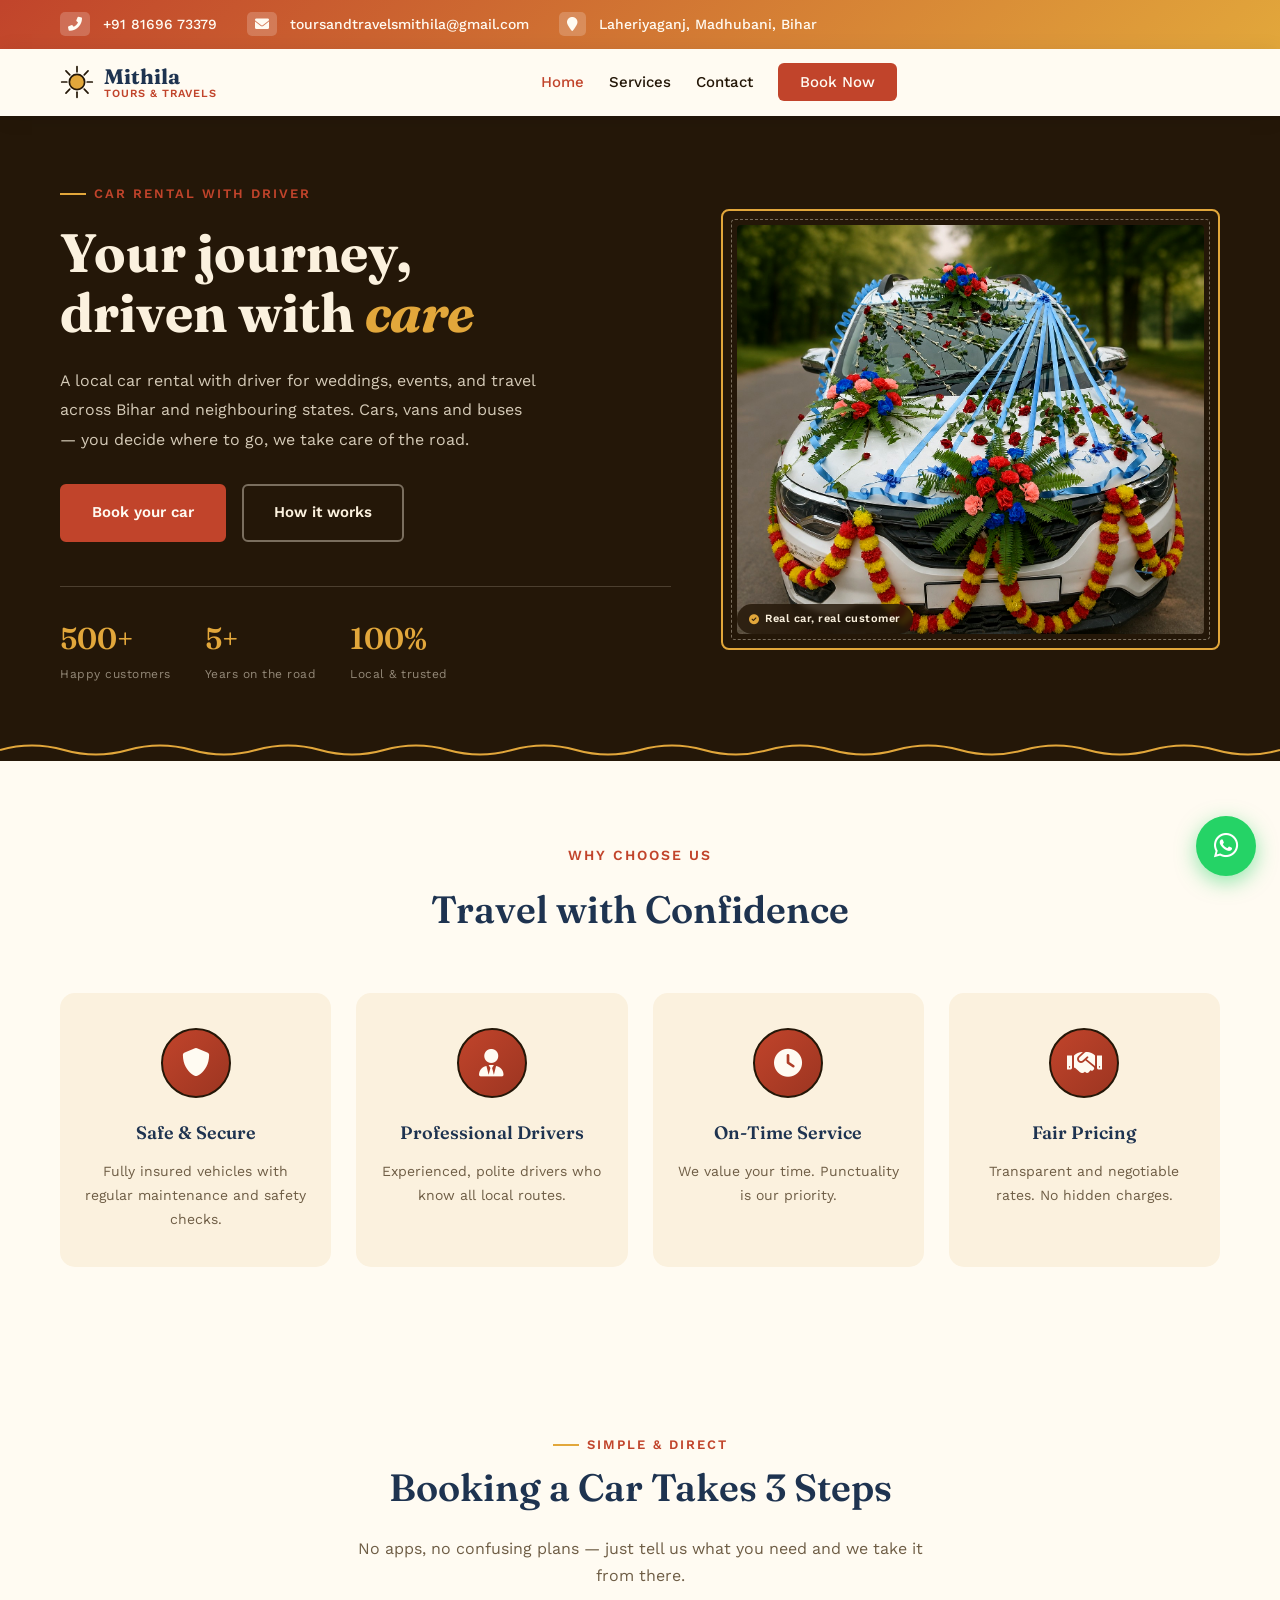
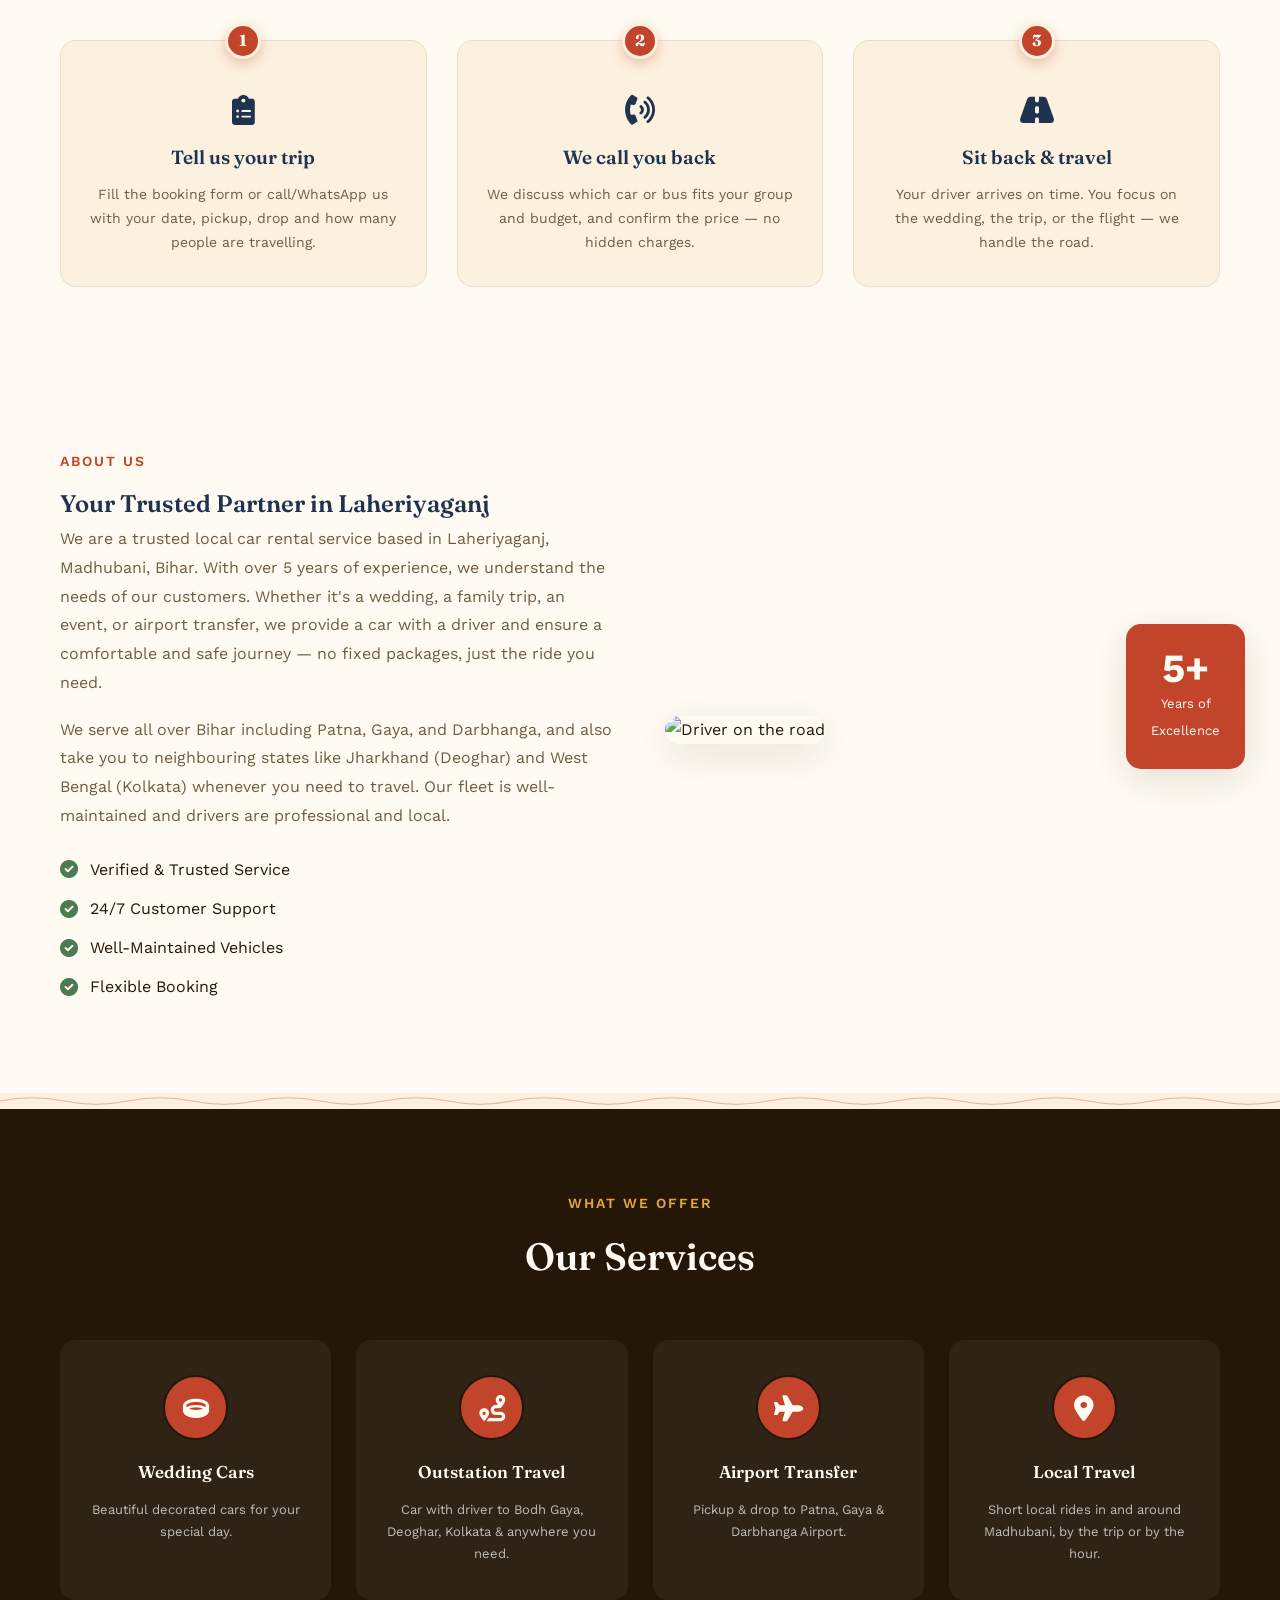
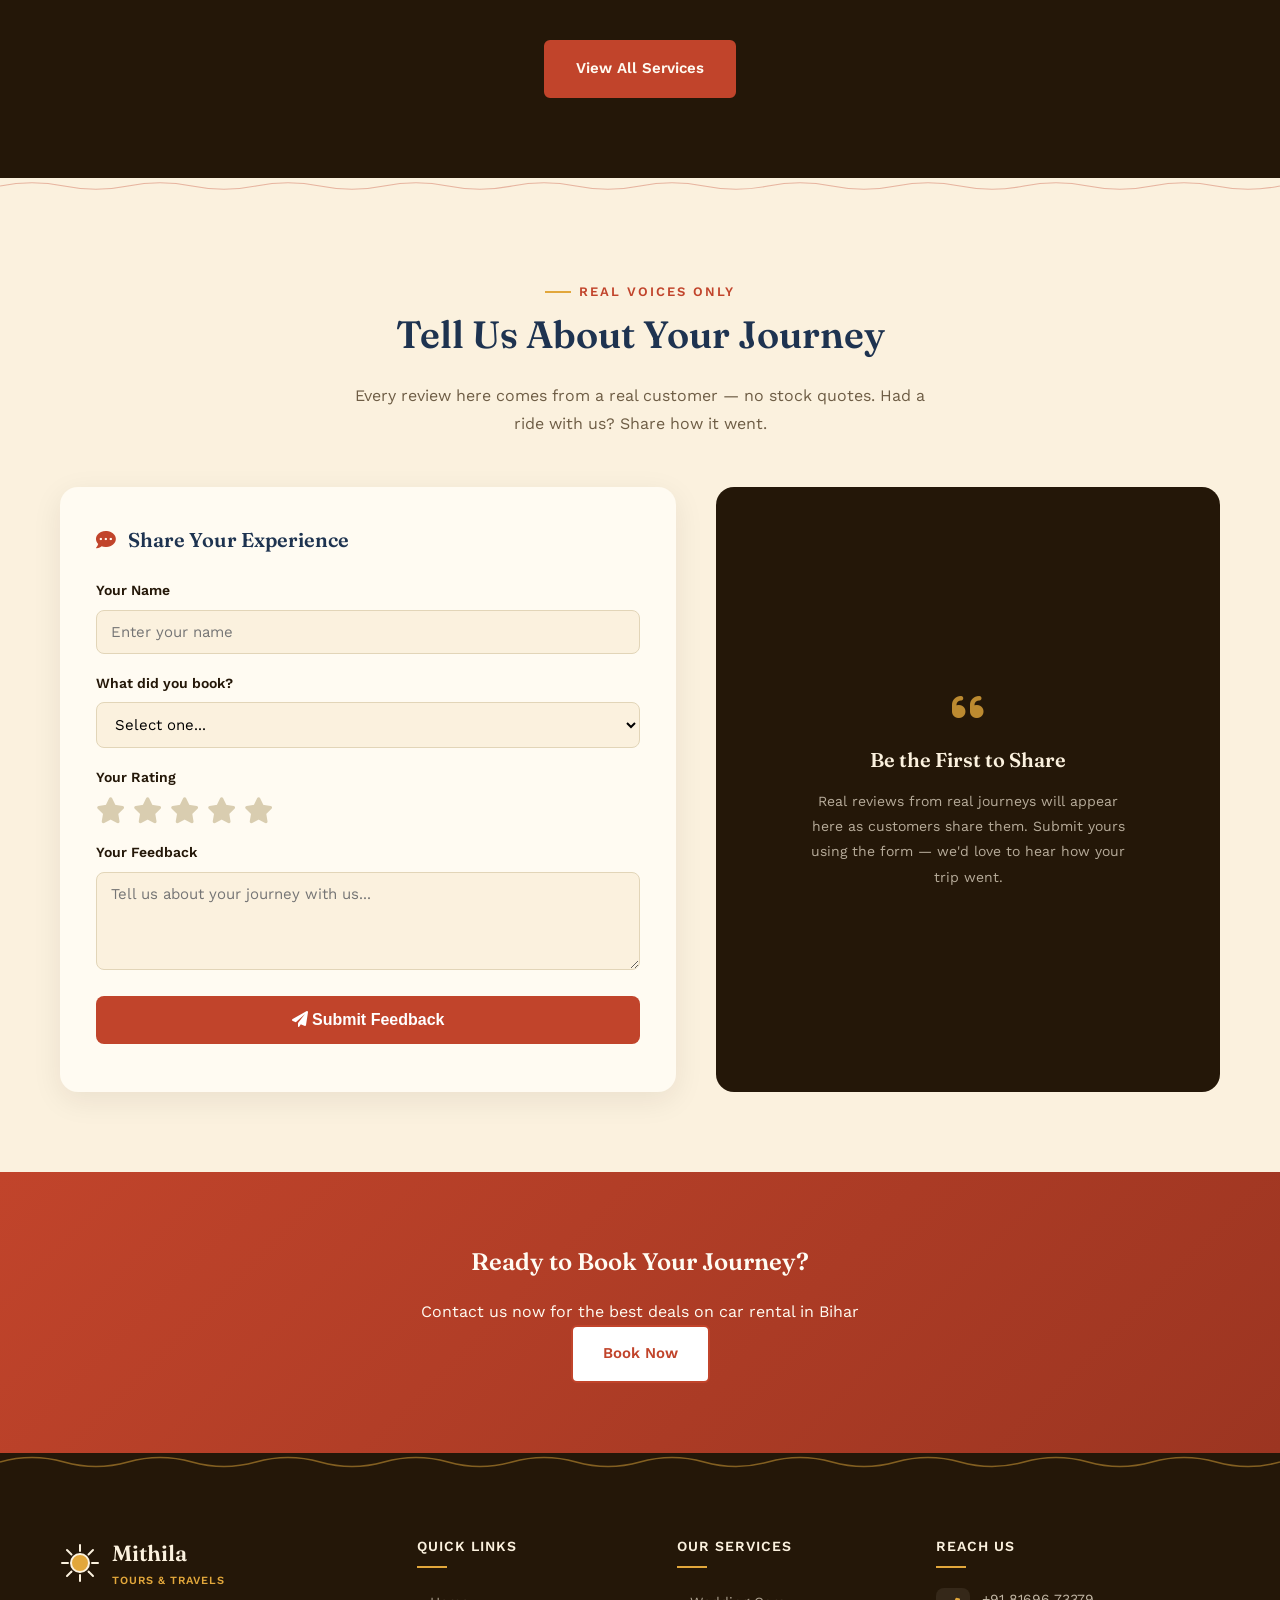
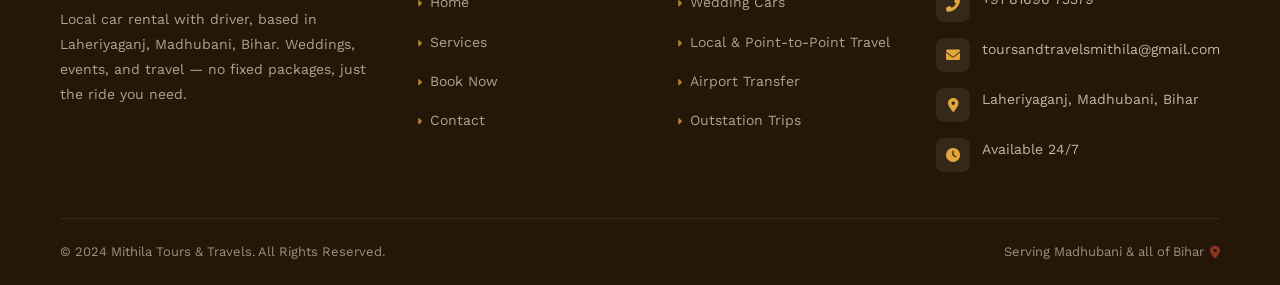
==== index.html @ 0a7dcaf5 "Add files via upload" ====
<!DOCTYPE html>
<html lang="en">
<head>
    <meta charset="UTF-8">
    <meta name="viewport" content="width=device-width, initial-scale=1.0">
    <title>Bihar Premium Car Booking | Laheriyaganj, Madhubani</title>
    <link rel="stylesheet" href="style.css">
    <link rel="stylesheet" href="https://cdnjs.cloudflare.com/ajax/libs/font-awesome/6.0.0/css/all.min.css">
    <link href="https://fonts.googleapis.com/css2?family=Fraunces:opsz,wght@9..144,400;9..144,500;9..144,600;9..144,700;9..144,800&family=Work+Sans:wght@300;400;500;600;700&display=swap" rel="stylesheet">
</head>
<body>

    <!-- Top Bar -->
    <div class="top-bar">
        <div class="container">
            <div class="top-contact">
                <span><i class="fas fa-phone-alt"></i> +91 81696 73379</span>
		<span><i class="fas fa-envelope"></i> toursandtravelsmithila@gmail.com</span>
                <span><i class="fas fa-map-marker"></i> Laheriyaganj, Madhubani, Bihar</span>
            </div>
        </div>
    </div>

    <!-- Navigation -->
    <nav class="navbar">
        <div class="container">
            <div class="logo">
                <div class="logo-mark" aria-hidden="true">
                    <svg viewBox="0 0 40 40" xmlns="http://www.w3.org/2000/svg">
                        <circle cx="20" cy="20" r="9" fill="#E2A73B"/>
                        <g stroke="#241708" stroke-width="2" stroke-linecap="round">
                            <line x1="20" y1="2" x2="20" y2="8"/>
                            <line x1="20" y1="32" x2="20" y2="38"/>
                            <line x1="2" y1="20" x2="8" y2="20"/>
                            <line x1="32" y1="20" x2="38" y2="20"/>
                            <line x1="7" y1="7" x2="11.5" y2="11.5"/>
                            <line x1="28.5" y1="28.5" x2="33" y2="33"/>
                            <line x1="33" y1="7" x2="28.5" y2="11.5"/>
                            <line x1="11.5" y1="28.5" x2="7" y2="33"/>
                        </g>
                        <circle cx="20" cy="20" r="9" fill="none" stroke="#241708" stroke-width="2"/>
                    </svg>
                </div>
                <h1>Mithila<span>Tours &amp; Travels</span></h1>
            </div>
            <ul class="nav-links">
                <li><a href="index.html" class="active">Home</a></li>
                <li><a href="services.html">Services</a></li>
                <li><a href="contact.html">Contact</a></li>
                <li><a href="booking.html" class="btn-nav">Book Now</a></li>
            </ul>
            <div class="hamburger"><i class="fas fa-bars"></i></div>
            <div class="nav-overlay"></div>
        </div>
    </nav>

    <!-- Hero Section -->
    <section class="hero-mithila">
        <div class="container">
            <div class="hero-mithila-copy">
                <span class="folk-eyebrow">Car Rental with Driver</span>
                <h1 class="hero-title">Your journey,<br>driven with <em>care</em></h1>
                <p class="hero-desc">A local car rental with driver for weddings, events, and travel across Bihar and neighbouring states. Cars, vans and buses — you decide where to go, we take care of the road.</p>
                <div class="hero-mithila-buttons">
                    <a href="booking.html" class="btn-primary">Book your car</a>
                    <a href="#how-it-works" class="btn-secondary">How it works</a>
                </div>
                <div class="hero-mithila-stats">
                    <div class="stat-item">
                        <h3>500+</h3>
                        <p>Happy customers</p>
                    </div>
                    <div class="stat-item">
                        <h3>5+</h3>
                        <p>Years on the road</p>
                    </div>
                    <div class="stat-item">
                        <h3>100%</h3>
                        <p>Local & trusted</p>
                    </div>
                </div>
            </div>
            <div class="hero-art">
                <div class="hero-art-frame real-photo-frame">
                    <img src="wedding-car-1.jpg" alt="Our decorated wedding car">
                    <span class="real-photo-badge"><i class="fas fa-check-circle"></i> Real car, real customer</span>
                </div>
            </div>
        </div>
        <div class="hero-bottom-band">
            <svg class="ink-divider" viewBox="0 0 1200 22" preserveAspectRatio="none" xmlns="http://www.w3.org/2000/svg">
                <path d="M0,11 Q30,2 60,11 T120,11 T180,11 T240,11 T300,11 T360,11 T420,11 T480,11 T540,11 T600,11 T660,11 T720,11 T780,11 T840,11 T900,11 T960,11 T1020,11 T1080,11 T1140,11 T1200,11" fill="none" stroke="#E2A73B" stroke-width="2"/>
            </svg>
        </div>
    </section>

    <!-- Why Choose Us -->
    <section class="why-choose-us">
        <div class="container">
            <div class="section-header">
                <span class="subtitle">Why Choose Us</span>
                <h2>Travel with Confidence</h2>
            </div>
            <div class="features-grid">
                <div class="feature-card">
                    <div class="feature-icon"><i class="fas fa-shield-alt"></i></div>
                    <h3>Safe & Secure</h3>
                    <p>Fully insured vehicles with regular maintenance and safety checks.</p>
                </div>
                <div class="feature-card">
                    <div class="feature-icon"><i class="fas fa-user-tie"></i></div>
                    <h3>Professional Drivers</h3>
                    <p>Experienced, polite drivers who know all local routes.</p>
                </div>
                <div class="feature-card">
                    <div class="feature-icon"><i class="fas fa-clock"></i></div>
                    <h3>On-Time Service</h3>
                    <p>We value your time. Punctuality is our priority.</p>
                </div>
                <div class="feature-card">
                    <div class="feature-icon"><i class="fas fa-handshake"></i></div>
                    <h3>Fair Pricing</h3>
                    <p>Transparent and negotiable rates. No hidden charges.</p>
                </div>
            </div>
        </div>
    </section>

    <!-- Our Fleet -->
    <section id="how-it-works" class="how-it-works">
        <div class="container">
            <div class="section-header">
                <span class="folk-eyebrow" style="justify-content:center;">Simple &amp; Direct</span>
                <h2>Booking a Car Takes 3 Steps</h2>
                <p>No apps, no confusing plans — just tell us what you need and we take it from there.</p>
            </div>
            <div class="how-grid">
                <div class="how-card">
                    <div class="how-number">1</div>
                    <i class="fas fa-clipboard-list how-icon"></i>
                    <h3>Tell us your trip</h3>
                    <p>Fill the booking form or call/WhatsApp us with your date, pickup, drop and how many people are travelling.</p>
                </div>
                <div class="how-card">
                    <div class="how-number">2</div>
                    <i class="fas fa-phone-volume how-icon"></i>
                    <h3>We call you back</h3>
                    <p>We discuss which car or bus fits your group and budget, and confirm the price — no hidden charges.</p>
                </div>
                <div class="how-card">
                    <div class="how-number">3</div>
                    <i class="fas fa-road how-icon"></i>
                    <h3>Sit back & travel</h3>
                    <p>Your driver arrives on time. You focus on the wedding, the trip, or the flight — we handle the road.</p>
                </div>
            </div>
        </div>
    </section>

    <!-- About Section -->
    <section class="about-section">
        <div class="container">
            <div class="about-content">
                <div class="about-text">
                    <span class="subtitle">About Us</span>
                    <h2>Your Trusted Partner in Laheriyaganj</h2>
                    <p>We are a trusted local car rental service based in Laheriyaganj, Madhubani, Bihar. With over 5 years of experience, we understand the needs of our customers. Whether it's a wedding, a family trip, an event, or airport transfer, we provide a car with a driver and ensure a comfortable and safe journey — no fixed packages, just the ride you need.</p>
                    <p>We serve all over Bihar including Patna, Gaya, and Darbhanga, and also take you to neighbouring states like Jharkhand (Deoghar) and West Bengal (Kolkata) whenever you need to travel. Our fleet is well-maintained and drivers are professional and local.</p>
                    <div class="about-points">
                        <div class="point"><i class="fas fa-check-circle"></i><span>Verified & Trusted Service</span></div>
                        <div class="point"><i class="fas fa-check-circle"></i><span>24/7 Customer Support</span></div>
                        <div class="point"><i class="fas fa-check-circle"></i><span>Well-Maintained Vehicles</span></div>
                        <div class="point"><i class="fas fa-check-circle"></i><span>Flexible Booking</span></div>
                    </div>
                </div>
                <div class="about-image">
                    <img src="https://images.unsplash.com/photo-1642167177659-4ae9ff6eaec3?w=500" alt="Driver on the road">
                    <div class="experience-badge">
                        <span class="exp-number">5+</span>
                        <span class="exp-text">Years of<br>Excellence</span>
                    </div>
                </div>
            </div>
        </div>
    </section>

    <!-- Services Preview -->
    <svg viewBox="0 0 1200 22" preserveAspectRatio="none" xmlns="http://www.w3.org/2000/svg" style="display:block;width:100%;height:16px;">
        <path d="M0,11 Q30,2 60,11 T120,11 T180,11 T240,11 T300,11 T360,11 T420,11 T480,11 T540,11 T600,11 T660,11 T720,11 T780,11 T840,11 T900,11 T960,11 T1020,11 T1080,11 T1140,11 T1200,11" fill="none" stroke="#C1442B" stroke-width="1.5" opacity="0.35"/>
    </svg>

    <section class="services-preview">
        <div class="container">
            <div class="section-header">
                <span class="subtitle">What We Offer</span>
                <h2>Our Services</h2>
            </div>
            <div class="services-grid">
                <div class="service-card">
                    <div class="service-icon"><i class="fas fa-ring"></i></div>
                    <h3>Wedding Cars</h3>
                    <p>Beautiful decorated cars for your special day.</p>
                </div>
                <div class="service-card">
                    <div class="service-icon"><i class="fas fa-route"></i></div>
                    <h3>Outstation Travel</h3>
                    <p>Car with driver to Bodh Gaya, Deoghar, Kolkata & anywhere you need.</p>
                </div>
                <div class="service-card">
                    <div class="service-icon"><i class="fas fa-plane"></i></div>
                    <h3>Airport Transfer</h3>
                    <p>Pickup & drop to Patna, Gaya & Darbhanga Airport.</p>
                </div>
                <div class="service-card">
                    <div class="service-icon"><i class="fas fa-map-marker-alt"></i></div>
                    <h3>Local Travel</h3>
                    <p>Short local rides in and around Madhubani, by the trip or by the hour.</p>
                </div>
            </div>
            <div class="services-cta">
                <a href="services.html" class="btn-primary">View All Services</a>
            </div>
        </div>
    </section>

    <!-- Testimonials -->
    <svg viewBox="0 0 1200 22" preserveAspectRatio="none" xmlns="http://www.w3.org/2000/svg" style="display:block;width:100%;height:16px;">
        <path d="M0,11 Q30,2 60,11 T120,11 T180,11 T240,11 T300,11 T360,11 T420,11 T480,11 T540,11 T600,11 T660,11 T720,11 T780,11 T840,11 T900,11 T960,11 T1020,11 T1080,11 T1140,11 T1200,11" fill="none" stroke="#C1442B" stroke-width="1.5" opacity="0.35"/>
    </svg>

    <section class="feedback-section">
        <div class="container">
            <div class="section-header">
                <span class="folk-eyebrow" style="justify-content:center;">Real Voices Only</span>
                <h2>Tell Us About Your Journey</h2>
                <p>Every review here comes from a real customer — no stock quotes. Had a ride with us? Share how it went.</p>
            </div>

            <div class="feedback-grid">
                <div class="feedback-form-card">
                    <h3><i class="fas fa-comment-dots"></i> Share Your Experience</h3>
                    <form id="feedbackForm" action="https://formspree.io/f/mzepwvoe" method="POST">
                        <input type="hidden" name="_subject" value="New Customer Feedback — Website">
                        <div class="form-group">
                            <label>Your Name</label>
                            <input type="text" name="name" required placeholder="Enter your name">
                        </div>
                        <div class="form-group">
                            <label>What did you book?</label>
                            <select name="trip_type" required>
                                <option value="" disabled selected>Select one...</option>
                                <option value="Wedding">Wedding</option>
                                <option value="Travel / Outstation">Travel / Outstation</option>
                                <option value="Airport Transfer">Airport Transfer</option>
                                <option value="Other">Other</option>
                            </select>
                        </div>
                        <div class="form-group">
                            <label>Your Rating</label>
                            <div class="star-rating" id="starRating">
                                <input type="hidden" name="rating" id="ratingInput" required>
                                <i class="fas fa-star star" data-value="1"></i>
                                <i class="fas fa-star star" data-value="2"></i>
                                <i class="fas fa-star star" data-value="3"></i>
                                <i class="fas fa-star star" data-value="4"></i>
                                <i class="fas fa-star star" data-value="5"></i>
                            </div>
                        </div>
                        <div class="form-group">
                            <label>Your Feedback</label>
                            <textarea name="message" rows="4" required placeholder="Tell us about your journey with us..."></textarea>
                        </div>
                        <button type="submit" class="btn-submit-feedback">
                            <i class="fas fa-paper-plane"></i> Submit Feedback
                        </button>
                        <p id="feedbackStatus" style="margin-top:12px;font-size:13px;"></p>
                    </form>
                </div>

                <div class="feedback-display">
                    <div class="feedback-empty-state">
                        <i class="fas fa-quote-left"></i>
                        <h4>Be the First to Share</h4>
                        <p>Real reviews from real journeys will appear here as customers share them. Submit yours using the form — we'd love to hear how your trip went.</p>
                    </div>
                </div>
            </div>
        </div>
    </section>

    <!-- CTA Section -->
    <section class="cta-section">
        <div class="container">
            <h2>Ready to Book Your Journey?</h2>
            <p>Contact us now for the best deals on car rental in Bihar</p>
            <a href="booking.html" class="btn-primary" style="background:white;color:#C1442B;">Book Now</a>
        </div>
    </section>

    <!-- Footer -->
    <footer class="site-footer">
        <svg class="footer-top-wave" viewBox="0 0 1200 18" preserveAspectRatio="none" xmlns="http://www.w3.org/2000/svg">
            <path d="M0,9 Q30,0 60,9 T120,9 T180,9 T240,9 T300,9 T360,9 T420,9 T480,9 T540,9 T600,9 T660,9 T720,9 T780,9 T840,9 T900,9 T960,9 T1020,9 T1080,9 T1140,9 T1200,9" fill="none" stroke="#E2A73B" stroke-width="1.5" opacity="0.5"/>
        </svg>
        <div class="container">
            <div class="footer-main">
                <div class="footer-brand-col">
                    <div class="footer-brand">
                        <div class="logo-mark" aria-hidden="true">
                            <svg viewBox="0 0 40 40" xmlns="http://www.w3.org/2000/svg">
                                <circle cx="20" cy="20" r="9" fill="#E2A73B"/>
                                <g stroke="#FBF1DE" stroke-width="2" stroke-linecap="round">
                                    <line x1="20" y1="2" x2="20" y2="8"/>
                                    <line x1="20" y1="32" x2="20" y2="38"/>
                                    <line x1="2" y1="20" x2="8" y2="20"/>
                                    <line x1="32" y1="20" x2="38" y2="20"/>
                                    <line x1="7" y1="7" x2="11.5" y2="11.5"/>
                                    <line x1="28.5" y1="28.5" x2="33" y2="33"/>
                                    <line x1="33" y1="7" x2="28.5" y2="11.5"/>
                                    <line x1="11.5" y1="28.5" x2="7" y2="33"/>
                                </g>
                                <circle cx="20" cy="20" r="9" fill="none" stroke="#FBF1DE" stroke-width="2"/>
                            </svg>
                        </div>
                        <h3>Mithila<span>Tours &amp; Travels</span></h3>
                    </div>
                    <p class="footer-about-text">Local car rental with driver, based in Laheriyaganj, Madhubani, Bihar. Weddings, events, and travel — no fixed packages, just the ride you need.</p>
                </div>

                <div class="footer-links-col">
                    <h4>Quick Links</h4>
                    <ul class="footer-links">
                        <li><a href="index.html"><i class="fas fa-caret-right"></i> Home</a></li>
                        <li><a href="services.html"><i class="fas fa-caret-right"></i> Services</a></li>
                        <li><a href="booking.html"><i class="fas fa-caret-right"></i> Book Now</a></li>
                        <li><a href="contact.html"><i class="fas fa-caret-right"></i> Contact</a></li>
                    </ul>
                </div>

                <div class="footer-links-col">
                    <h4>Our Services</h4>
                    <ul class="footer-links">
                        <li><a href="services.html"><i class="fas fa-caret-right"></i> Wedding Cars</a></li>
                        <li><a href="services.html"><i class="fas fa-caret-right"></i> Local & Point-to-Point Travel</a></li>
                        <li><a href="services.html"><i class="fas fa-caret-right"></i> Airport Transfer</a></li>
                        <li><a href="services.html"><i class="fas fa-caret-right"></i> Outstation Trips</a></li>
                    </ul>
                </div>

                <div class="footer-contact-col">
                    <h4>Reach Us</h4>
                    <div class="footer-contact-item">
                        <i class="fas fa-phone-alt"></i>
                        <div><a href="tel:+918169673379">+91 81696 73379</a></div>
                    </div>
                    <div class="footer-contact-item">
                        <i class="fas fa-envelope"></i>
                        <div><a href="mailto:toursandtravelsmithila@gmail.com">toursandtravelsmithila@gmail.com</a></div>
                    </div>
                    <div class="footer-contact-item">
                        <i class="fas fa-map-marker-alt"></i>
                        <div>Laheriyaganj, Madhubani, Bihar</div>
                    </div>
                    <div class="footer-contact-item">
                        <i class="fas fa-clock"></i>
                        <div>Available 24/7</div>
                    </div>
                </div>
            </div>

            <div class="footer-bottom">
                <p>&copy; 2024 Mithila Tours &amp; Travels. All Rights Reserved.</p>
                <p class="made-with">Serving Madhubani &amp; all of Bihar <i class="fas fa-map-marker-alt"></i></p>
            </div>
        </div>
    </footer>


    <!-- Floating WhatsApp -->
    <a href="https://wa.me/918169673379?text=Hi%2C%20I%20want%20to%20book%20a%20car" target="_blank" class="whatsapp-float" aria-label="Chat on WhatsApp"><i class="fab fa-whatsapp"></i></a>
    <!-- Scroll to top -->
    <button class="scroll-top" id="scrollTopBtn" aria-label="Scroll to top"><i class="fas fa-arrow-up"></i></button>

    <script>
        // Mobile nav toggle (shared)
        (function(){
            var ham = document.querySelector('.hamburger');
            var nav = document.querySelector('.nav-links');
            var overlay = document.querySelector('.nav-overlay');
            if(ham && nav){
                ham.addEventListener('click', function(){
                    nav.classList.toggle('active');
                    if(overlay) overlay.classList.toggle('active');
                });
            }
            if(overlay){
                overlay.addEventListener('click', function(){
                    nav.classList.remove('active');
                    overlay.classList.remove('active');
                });
            }
            document.querySelectorAll('.nav-links a').forEach(function(a){
                a.addEventListener('click', function(){
                    nav.classList.remove('active');
                    if(overlay) overlay.classList.remove('active');
                });
            });
        })();

        // Scroll to top button
        (function(){
            var btn = document.getElementById('scrollTopBtn');
            window.addEventListener('scroll', function(){
                if(window.scrollY > 400){ btn.classList.add('show'); } else { btn.classList.remove('show'); }
            });
            btn.addEventListener('click', function(){ window.scrollTo({top:0, behavior:'smooth'}); });
        })();

        // Star rating + feedback form
        (function(){
            const form = document.getElementById('feedbackForm');
            if (!form) return;
            const stars = document.querySelectorAll('#starRating .star');
            const ratingInput = document.getElementById('ratingInput');
            stars.forEach(function(star){
                star.addEventListener('click', function(){
                    const val = parseInt(this.getAttribute('data-value'));
                    ratingInput.value = val;
                    stars.forEach(function(s){
                        s.classList.toggle('active', parseInt(s.getAttribute('data-value')) <= val);
                    });
                });
            });

            form.addEventListener('submit', function(e){
                e.preventDefault();
                if (!ratingInput.value) {
                    document.getElementById('feedbackStatus').innerHTML = '<span style="color:#b91c1c;">Please select a star rating.</span>';
                    return;
                }
                const btn = form.querySelector('.btn-submit-feedback');
                const original = btn.innerHTML;
                btn.innerHTML = '<i class="fas fa-spinner fa-spin"></i> Sending...';
                btn.disabled = true;
                fetch(form.action, {
                    method: 'POST',
                    body: new FormData(form),
                    headers: { 'Accept': 'application/json' }
                }).then(function(res){
                    if (res.ok) {
                        document.getElementById('feedbackStatus').innerHTML = '<span style="color:green;">Thank you! Your feedback has been sent.</span>';
                        form.reset();
                        stars.forEach(function(s){ s.classList.remove('active'); });
                    } else {
                        throw new Error('failed');
                    }
                }).catch(function(){
                    document.getElementById('feedbackStatus').innerHTML = '<span style="color:#b91c1c;">Something went wrong. Please try again or call us.</span>';
                }).finally(function(){
                    btn.innerHTML = original;
                    btn.disabled = false;
                });
            });
        })();

        // Reveal-on-scroll animation
        (function(){
            var items = document.querySelectorAll('.feature-card, .fleet-card, .service-card, .faq-item, .service-detail-grid, .contact-form, .contact-info-card, .feedback-form-card, .feedback-empty-state');
            items.forEach(function(el){ el.classList.add('reveal'); });
            var obs = new IntersectionObserver(function(entries){
                entries.forEach(function(entry){
                    if(entry.isIntersecting){ entry.target.classList.add('in-view'); obs.unobserve(entry.target); }
                });
            }, {threshold: 0.15});
            items.forEach(function(el){ obs.observe(el); });
        })();
    </script>
</body>
</html>
---- style.css ----
/* ============================================
   BIHAR PREMIUM CAR BOOKING - COMPLETE CSS
   ============================================ */

:root {
    --primary-color: #C1442B;
    --primary-dark: #9C3521;
    --secondary-color: #1E3350;
    --dark-color: #241708;
    --white: #FFFBF2;
    --light-bg: #FBF1DE;
    --gray: #6E5D45;
    --success: #4C7A52;
    --turmeric: #E2A73B;
    --ink: #241708;
    --paper: #FBF1DE;
    --shadow: 0 10px 40px rgba(36,23,8,0.12);
    --transition: all 0.3s ease;
}

* {
    margin: 0;
    padding: 0;
    box-sizing: border-box;
}

html {
    scroll-behavior: smooth;
}

body {
    font-family: 'Work Sans', sans-serif;
    line-height: 1.7;
    color: var(--ink);
    background: var(--light-bg);
    overflow-x: hidden;
}

.container {
    max-width: 1200px;
    margin: 0 auto;
    padding: 0 20px;
}

a {
    text-decoration: none;
    color: inherit;
}

ul {
    list-style: none;
}

img {
    max-width: 100%;
    height: auto;
}

/* ===== TYPOGRAPHY ===== */
h1, h2, h3, h4 {
    font-family: 'Fraunces', serif;
    font-weight: 600;
    color: var(--secondary-color);

}

.subtitle {
    display: inline-block;
    font-size: 14px;
    font-weight: 600;
    color: var(--primary-color);
    text-transform: uppercase;
    letter-spacing: 2px;
    margin-bottom: 10px;
}

.section-header {
    text-align: center;
    margin-bottom: 50px;
}

.section-header h2 {
    font-size: 38px;
    margin-bottom: 15px;
}

.section-header p {
    max-width: 600px;
    margin: 0 auto;
    color: var(--gray);
}

/* ===== TOP BAR - BRIGHT DESIGN ===== */
.top-bar {
    background: linear-gradient(135deg, #C1442B 0%, #E2A73B 100%);
    color: var(--white);
    padding: 12px 0;
    font-size: 14px;
    box-shadow: 0 2px 10px rgba(230, 126, 34, 0.3);
}

.top-bar .container {
    display: flex;
    justify-content: space-between;
    align-items: center;
}

.top-contact span {
    margin-right: 25px;
    font-weight: 500;
}

.top-contact i {
    margin-right: 8px;
    background: rgba(255,255,255,0.2);
    padding: 5px 8px;
    border-radius: 5px;
}

.top-social a {
    display: inline-block;
    width: 32px;
    height: 32px;
    background: rgba(255,255,255,0.2);
    text-align: center;
    line-height: 32px;
    border-radius: 50%;
    margin-left: 8px;
    transition: var(--transition);
}

.top-social a:hover {
    background: var(--white);
    color: var(--primary-color);
}

/* ===== NAVIGATION ===== */
.navbar {
    background: var(--white);
    box-shadow: 0 2px 20px rgba(0,0,0,0.08);
    position: relative;
    z-index: 1000;
    padding: 15px 0;
}

.navbar .container {
    display: flex;
    justify-content: space-between;
    align-items: center;
}

.logo {
    display: flex;
    align-items: center;
    gap: 10px;
}

.logo-mark { width: 34px; height: 34px; flex-shrink: 0; }
.logo-mark svg { width: 100%; height: 100%; display: block; }

.logo h1 {
    font-family: 'Fraunces', serif;
    font-size: 21px;
    color: var(--secondary-color);
    font-weight: 700;
    line-height: 1.15;
    display: flex;
    flex-direction: column;
}

.logo span {
    font-family: 'Work Sans', sans-serif;
    color: var(--primary-color);
    font-size: 11px;
    font-weight: 600;
    letter-spacing: 1px;
    text-transform: uppercase;
}

.logo i {
    color: var(--primary-color);
    margin-right: 5px;
}

.nav-links {
    display: flex;
    align-items: center;
    gap: 25px;
}

.nav-links a {
    font-weight: 500;
    font-size: 15px;
    transition: var(--transition);
    position: relative;
}

.nav-links a:hover, .nav-links a.active {
    color: var(--primary-color);
}

.btn-nav {
    background: var(--primary-color);
    color: var(--white);
    padding: 10px 22px;
    border-radius: 25px;
    font-weight: 600;
    font-size: 14px;
}

.btn-nav:hover {
    background: var(--primary-dark);
    transform: translateY(-2px);
    color: var(--white);
}

.hamburger {
    display: none;
    font-size: 24px;
    cursor: pointer;
}

/* ===== HERO SECTION ===== */
.hero {
    position: relative;
    height: 85vh;
    min-height: 600px;
    background: url('https://images.unsplash.com/photo-1503376780353-7e6694817ce8?w=1920') center/cover no-repeat;
    display: flex;
    align-items: center;
}

.hero-overlay {
    position: absolute;
    inset: 0;
    background: linear-gradient(135deg, rgba(15,23,42,0.92) 0%, rgba(30,58,95,0.85) 100%);
}

.hero-content {
    position: relative;
    z-index: 1;
    color: var(--white);
    max-width: 700px;
    margin-left: 8%;
}

.hero-subtitle {
    color: #E2A73B;
    font-size: 16px;
    font-weight: 600;
    letter-spacing: 3px;
    text-transform: uppercase;
    margin-bottom: 15px;
    background: rgba(255,215,0,0.15);
    padding: 8px 15px;
    border-radius: 25px;
    display: inline-block;
}

.hero-content h2 {
    font-size: 52px;
    color: var(--white);
    line-height: 1.2;
    margin-bottom: 20px;
}

.hero-content p {
    font-size: 17px;
    margin-bottom: 30px;
    opacity: 0.95;
    line-height: 1.8;
}

.hero-buttons {
    display: flex;
    gap: 15px;
    margin-bottom: 40px;
}

.btn-primary {
    display: inline-block;
    background: var(--primary-color);
    color: var(--white);
    padding: 14px 30px;
    border-radius: 30px;
    font-weight: 600;
    font-size: 15px;
    transition: var(--transition);
    border: 2px solid var(--primary-color);
}

.btn-primary:hover {
    background: transparent;
    color: var(--primary-color);
}

.btn-secondary {
    display: inline-block;
    background: transparent;
    color: var(--white);
    padding: 14px 30px;
    border-radius: 30px;
    font-weight: 600;
    font-size: 15px;
    transition: var(--transition);
    border: 2px solid var(--white);
}

.btn-secondary:hover {
    background: var(--white);
    color: var(--secondary-color);
}

.hero-stats {
    display: flex;
    gap: 40px;
}

.stat-item h3 {
    font-size: 36px;
    color: #E2A73B;
}

.stat-item p {
    font-size: 13px;
    opacity: 0.8;
}

/* ===== WHY CHOOSE US ===== */
.why-choose-us {
    padding: 80px 0;
    background: var(--white);
}

.features-grid {
    display: grid;
    grid-template-columns: repeat(4, 1fr);
    gap: 25px;
}

.feature-card {
    text-align: center;
    padding: 35px 20px;
    border-radius: 15px;
    background: var(--light-bg);
    transition: var(--transition);
}

.feature-card:hover {
    transform: translateY(-8px);
    box-shadow: var(--shadow);
}

.feature-icon {
    width: 70px;
    height: 70px;
    background: linear-gradient(135deg, var(--primary-color), var(--primary-dark));
    color: var(--white);
    font-size: 28px;
    display: flex;
    align-items: center;
    justify-content: center;
    border-radius: 50%;
    margin: 0 auto 20px;
}

.feature-card h3 {
    font-size: 18px;
    margin-bottom: 12px;
}

.feature-card p {
    color: var(--gray);
    font-size: 14px;
}

/* ===== OUR FLEET ===== */
.our-fleet {
    padding: 80px 0;
    background: #f1f5f9;
}

.fleet-grid {
    display: grid;
    grid-template-columns: repeat(3, 1fr);
    gap: 30px;
}

.fleet-card {
    background: var(--white);
    border-radius: 20px;
    overflow: hidden;
    box-shadow: 0 5px 20px rgba(0,0,0,0.08);
    transition: var(--transition);
}

.fleet-card:hover {
    transform: translateY(-10px);
    box-shadow: var(--shadow);
}

.fleet-image {
    position: relative;
    height: 200px;
    overflow: hidden;
}

.fleet-image img {
    width: 100%;
    height: 100%;
    object-fit: cover;
    transition: var(--transition);
}

.fleet-card:hover .fleet-image img {
    transform: scale(1.1);
}

.fleet-badge {
    position: absolute;
    top: 12px;
    right: 12px;
    background: var(--primary-color);
    color: var(--white);
    padding: 5px 12px;
    border-radius: 20px;
    font-size: 11px;
    font-weight: 600;
}

.fleet-info {
    padding: 22px;
}

.fleet-info h3 {
    font-size: 20px;
    margin-bottom: 5px;
}

.fleet-type {
    color: var(--gray);
    font-size: 13px;
    margin-bottom: 15px;
}

.fleet-features {
    display: flex;
    gap: 15px;
    margin-bottom: 18px;
    padding-bottom: 18px;
    border-bottom: 1px solid #e2e8f0;
}

.fleet-features li {
    font-size: 12px;
    color: var(--gray);
}

.fleet-features li i {
    color: var(--primary-color);
    margin-right: 4px;
}

.fleet-price {
    margin-bottom: 18px;
}

.fleet-price .price {
    font-size: 16px;
    font-weight: 700;
    color: var(--secondary-color);
}

.fleet-price .negotiable {
    color: var(--success);
    font-size: 12px;
    font-weight: 600;
}

.btn-book {
    display: block;
    width: 100%;
    background: var(--secondary-color);
    color: var(--white);
    text-align: center;
    padding: 12px;
    border-radius: 10px;
    font-weight: 600;
    transition: var(--transition);
}

.btn-book:hover {
    background: var(--primary-color);
}

/* ===== ABOUT SECTION ===== */
.about-section {
    padding: 80px 0;
    background: var(--white);
}

.about-content {
    display: grid;
    grid-template-columns: 1fr 1fr;
    gap: 50px;
    align-items: center;
}

.about-text p {
    margin-bottom: 18px;
    color: var(--gray);
    line-height: 1.8;
}

.about-points {
    margin-top: 25px;
}

.point {
    display: flex;
    align-items: center;
    margin-bottom: 12px;
}

.point i {
    color: var(--success);
    font-size: 18px;
    margin-right: 12px;
}

.about-image {
    position: relative;
}

.about-image img {
    border-radius: 20px;
    box-shadow: var(--shadow);
}

.experience-badge {
    position: absolute;
    bottom: -25px;
    right: -25px;
    background: var(--primary-color);
    color: var(--white);
    padding: 25px;
    border-radius: 15px;
    text-align: center;
    box-shadow: var(--shadow);
}

.exp-number {
    display: block;
    font-size: 40px;
    font-weight: 700;
    line-height: 1;
}

.exp-text {
    font-size: 13px;
    line-height: 1.4;
}

/* ===== SERVICES PREVIEW ===== */
.services-preview {
    padding: 80px 0;
    background: var(--dark-color);
}

.services-preview .subtitle {
    color: #E2A73B;
}

.services-preview .section-header h2 {
    color: var(--white);
}

.services-preview .section-header p {
    color: rgba(255,255,255,0.7);
}

.services-grid {
    display: grid;
    grid-template-columns: repeat(4, 1fr);
    gap: 25px;
}

.service-card {
    background: rgba(255,255,255,0.05);
    padding: 35px 20px;
    border-radius: 15px;
    text-align: center;
    transition: var(--transition);
}

.service-card:hover {
    background: rgba(255,255,255,0.1);
    transform: translateY(-5px);
}

.service-icon {
    width: 65px;
    height: 65px;
    background: var(--primary-color);
    color: var(--white);
    font-size: 26px;
    display: flex;
    align-items: center;
    justify-content: center;
    border-radius: 50%;
    margin: 0 auto 18px;
}

.service-card h3 {
    color: var(--white);
    font-size: 17px;
    margin-bottom: 12px;
}

.service-card p {
    color: rgba(255,255,255,0.7);
    font-size: 13px;
}

.services-cta {
    text-align: center;
    margin-top: 40px;
}

/* ===== TESTIMONIALS ===== */
.testimonials {
    padding: 80px 0;
    background: var(--white);
}

.testimonial-grid {
    display: grid;
    grid-template-columns: repeat(3, 1fr);
    gap: 25px;
}

.testimonial-card {
    background: var(--light-bg);
    padding: 30px;
    border-radius: 15px;
}

.testimonial-header {
    display: flex;
    align-items: center;
    margin-bottom: 18px;
}

.testimonial-header img {
    width: 55px;
    height: 55px;
    border-radius: 50%;
    margin-right: 12px;
}

.testimonial-author h4 {
    font-size: 15px;
    margin-bottom: 2px;
}

.testimonial-author span {
    font-size: 12px;
    color: var(--gray);
}

.testimonial-rating {
    margin-left: auto;
    color: #ffc107;
}

.testimonial-card p {
    color: var(--gray);
    font-style: italic;
    line-height: 1.7;
    font-size: 14px;
}

/* ===== CTA SECTION ===== */
.cta-section {
    padding: 70px 0;
    background: linear-gradient(135deg, var(--primary-color), var(--primary-dark));
    text-align: center;
    color: var(--white);
}

.cta-section h2 {
    color: var(--white);
    margin-bottom: 15px;
}

/* ===== PAGE HEADER ===== */
.page-header {
    background: linear-gradient(135deg, var(--secondary-color), var(--dark-color));
    color: var(--white);
    padding: 60px 0;
    text-align: center;
}

.page-header h1 {
    color: var(--white);
    font-size: 36px;
    margin-bottom: 10px;
}

.page-header p {
    opacity: 0.9;
    font-size: 16px;
}

/* ===== BOOKING PAGE ===== */
.booking-section {
    padding: 60px 0;
    background: var(--white);
}

/* ============================================
   ADDED: MOBILE RESPONSIVE + NEW COMPONENTS
   ============================================ */

/* ---- Floating WhatsApp Button ---- */
.whatsapp-float {
    position: fixed;
    bottom: 24px;
    right: 24px;
    width: 60px;
    height: 60px;
    background: #25D366;
    border-radius: 50%;
    display: flex;
    align-items: center;
    justify-content: center;
    color: white;
    font-size: 28px;
    box-shadow: 0 6px 20px rgba(37,211,102,0.5);
    z-index: 999;
    animation: wa-pulse 2.4s infinite;
    transition: transform 0.25s;
}
.whatsapp-float:hover { transform: scale(1.08); color: white; }
@keyframes wa-pulse {
    0% { box-shadow: 0 0 0 0 rgba(37,211,102,0.55); }
    70% { box-shadow: 0 0 0 16px rgba(37,211,102,0); }
    100% { box-shadow: 0 0 0 0 rgba(37,211,102,0); }
}

/* ---- Scroll to top ---- */
.scroll-top {
    position: fixed;
    bottom: 24px;
    left: 24px;
    width: 46px;
    height: 46px;
    background: var(--secondary-color);
    color: white;
    border-radius: 50%;
    display: none;
    align-items: center;
    justify-content: center;
    font-size: 18px;
    box-shadow: 0 6px 18px rgba(0,0,0,0.25);
    z-index: 999;
    cursor: pointer;
    border: none;
    transition: var(--transition);
}
.scroll-top.show { display: flex; }
.scroll-top:hover { background: var(--primary-color); }

/* ---- Page load reveal animation ---- */
.reveal { opacity: 0; transform: translateY(24px); transition: opacity 0.7s ease, transform 0.7s ease; }
.reveal.in-view { opacity: 1; transform: translateY(0); }

/* ---- Wedding purpose sub-selector (booking page) ---- */
.wedding-role-box {
    display: none;
    margin-top: -6px;
    margin-bottom: 20px;
    background: #FBF1DE;
    border: 1.5px dashed #C1442B;
    border-radius: 14px;
    padding: 18px;
}
.wedding-role-box.show { display: block; animation: fadeInUp 0.35s ease; }
.wedding-role-box p.wr-title { font-size: 13px; font-weight: 700; color: #b1590f; margin-bottom: 12px; display:flex; align-items:center; gap:8px; }
.wedding-role-grid { display: grid; grid-template-columns: repeat(3, 1fr); gap: 10px; }
.wr-option {
    border: 2px solid #e2e8f0;
    background: white;
    border-radius: 12px;
    padding: 12px 8px;
    text-align: center;
    cursor: pointer;
    transition: all 0.2s;
}
.wr-option i { display: block; font-size: 18px; color: #94a3b8; margin-bottom: 6px; }
.wr-option span { font-size: 12px; font-weight: 600; color: #374151; }
.wr-option:hover { border-color: #C1442B; }
.wr-option.selected { border-color: #C1442B; background: #FBF1DE; }
.wr-option.selected i, .wr-option.selected span { color: #C1442B; }
.wr-option input { display: none; }

/* ---- Toast notification ---- */
.toast {
    position: fixed;
    top: 20px;
    right: 20px;
    background: #1E3350;
    color: white;
    padding: 14px 22px;
    border-radius: 12px;
    box-shadow: 0 8px 24px rgba(0,0,0,0.2);
    z-index: 2000;
    transform: translateX(120%);
    transition: transform 0.35s ease;
    font-size: 14px;
    max-width: 320px;
}
.toast.show { transform: translateX(0); }
.toast.error { background: #b91c1c; }

/* ============================================
   RESPONSIVE MEDIA QUERIES
   ============================================ */
@media (max-width: 992px) {
    .features-grid, .services-grid { grid-template-columns: repeat(2, 1fr); }
    .fleet-grid, .testimonial-grid { grid-template-columns: repeat(2, 1fr); }
    .about-content, .contact-grid, .service-detail-grid, .booking-layout { grid-template-columns: 1fr; }
    .service-detail-grid:nth-child(even) { direction: ltr; }
    .hero-content { margin-left: 5%; max-width: 90%; }
    .wedding-role-grid { grid-template-columns: repeat(3, 1fr); }
}

@media (max-width: 768px) {
    .top-bar .top-contact span:nth-child(3) { display: none; }
    .top-bar .container { font-size: 12px; }
    .hamburger { display: block; }
    .nav-links {
        position: fixed;
        top: 0; right: -100%;
        width: 78%;
        max-width: 320px;
        height: 100vh;
        background: white;
        flex-direction: column;
        align-items: flex-start;
        justify-content: flex-start;
        padding: 90px 30px;
        gap: 22px;
        box-shadow: -8px 0 30px rgba(0,0,0,0.15);
        transition: right 0.35s ease;
        z-index: 1001;
    }
    .nav-links.active { right: 0; }
    .nav-links a { font-size: 17px; }
    .btn-nav { display: inline-block; }
    .nav-overlay { display: none; position: fixed; inset: 0; background: rgba(0,0,0,0.4); z-index: 1000; }
    .nav-overlay.active { display: block; }

    .hero { height: auto; padding: 100px 0 60px; min-height: unset; }
    .hero-content h2 { font-size: 34px; }
    .hero-buttons { flex-direction: column; }
    .hero-stats { flex-wrap: wrap; gap: 20px; }

    .features-grid, .services-grid, .fleet-grid, .testimonial-grid { grid-template-columns: 1fr; }
    .footer-grid { grid-template-columns: 1fr 1fr; }
    .section-header h2 { font-size: 28px; }
    .vehicle-selector { grid-template-columns: repeat(2, 1fr); }
    .wedding-role-grid { grid-template-columns: repeat(3, 1fr); }
    .form-row, .form-row.triple { grid-template-columns: 1fr; }
    .booking-form-card { padding: 26px 20px; }
    .steps-track { transform: scale(0.85); }
    .step-line { width: 40px; }
    .faq-grid { grid-template-columns: 1fr; }
    .whatsapp-float { width: 52px; height: 52px; font-size: 24px; bottom: 16px; right: 16px; }
    .scroll-top { bottom: 16px; left: 16px; }
}

@media (max-width: 480px) {
    .footer-grid { grid-template-columns: 1fr; }
    .hero-content h2 { font-size: 28px; }
    .vehicle-selector { grid-template-columns: repeat(2, 1fr); }
    .wedding-role-grid { grid-template-columns: 1fr 1fr 1fr; gap: 6px; }
    .wr-option { padding: 8px 4px; }
    .wr-option span { font-size: 10px; }
}

/* ============================================
   MITHILA / MADHUBANI SIGNATURE COMPONENTS
   ============================================ */

/* Hand-drawn ink border frame, used around hero art & feature blocks */
.mithila-frame {
    position: relative;
    border: 2px solid var(--ink);
    padding: 6px;
    border-radius: 4px;
}
.mithila-frame::before {
    content: "";
    position: absolute;
    inset: 10px;
    border: 1px dashed var(--turmeric);
    pointer-events: none;
    border-radius: 2px;
}

/* Sun / lotus motif badge - recurring Mithila symbol */
.sun-badge {
    width: 64px;
    height: 64px;
    flex-shrink: 0;
}
.sun-badge svg { width: 100%; height: 100%; display: block; }

/* Wavy hand-drawn section divider */
.ink-divider {
    width: 100%;
    height: 22px;
    display: block;
}

/* Eyebrow label styled like folk-art lettering strip */
.folk-eyebrow {
    display: inline-flex;
    align-items: center;
    gap: 8px;
    font-family: 'Work Sans', sans-serif;
    font-size: 13px;
    font-weight: 600;
    letter-spacing: 2px;
    text-transform: uppercase;
    color: var(--primary-color);
}
.folk-eyebrow::before {
    content: "";
    width: 26px;
    height: 2px;
    background: var(--turmeric);
    display: inline-block;
}

/* ============================================
   HERO REDESIGN — MITHILA IDENTITY
   ============================================ */
.hero-mithila {
    position: relative;
    background: var(--ink);
    padding: 60px 0 0;
    overflow: hidden;
}
.hero-mithila .container {
    display: grid;
    grid-template-columns: 1.1fr 0.9fr;
    gap: 50px;
    align-items: center;
    position: relative;
    z-index: 2;
}
.hero-mithila-copy h1.hero-title {
    font-family: 'Fraunces', serif;
    font-weight: 700;
    font-size: 54px;
    line-height: 1.12;
    color: var(--paper);
    margin: 18px 0 22px;
}
.hero-mithila-copy h1.hero-title em {
    font-style: italic;
    color: var(--turmeric);
}
.hero-mithila-copy p.hero-desc {
    color: rgba(251,241,222,0.82);
    font-size: 16px;
    line-height: 1.85;
    max-width: 480px;
    margin-bottom: 30px;
}
.hero-mithila-buttons { display: flex; gap: 16px; margin-bottom: 44px; flex-wrap: wrap; }
.hero-mithila-buttons .btn-primary {
    background: var(--primary-color);
    border-color: var(--primary-color);
    border-radius: 6px;
}
.hero-mithila-buttons .btn-primary:hover { background: transparent; color: var(--primary-color); }
.hero-mithila-buttons .btn-secondary {
    border-color: rgba(251,241,222,0.4);
    color: var(--paper);
    border-radius: 6px;
}
.hero-mithila-buttons .btn-secondary:hover { background: var(--paper); color: var(--ink); }

.hero-mithila-stats {
    display: flex;
    gap: 34px;
    border-top: 1px solid rgba(251,241,222,0.18);
    padding-top: 26px;
}
.hero-mithila-stats .stat-item h3 { font-family: 'Fraunces', serif; color: var(--turmeric); font-size: 30px; }
.hero-mithila-stats .stat-item p { color: rgba(251,241,222,0.65); font-size: 12px; letter-spacing: 0.5px; }

.hero-art {
    position: relative;
}
.hero-art-frame {
    border: 2px solid var(--turmeric);
    border-radius: 8px;
    padding: 14px;
    position: relative;
}
.hero-art-frame::after {
    content: "";
    position: absolute;
    inset: 8px;
    border: 1px dashed rgba(251,241,222,0.4);
    border-radius: 4px;
    pointer-events: none;
}
.hero-art-frame img {
    display: block;
    width: 100%;
    border-radius: 4px;
    filter: saturate(1.05);
}
.hero-art-badge {
    position: absolute;
    bottom: -22px;
    left: -22px;
    background: var(--primary-color);
    color: var(--paper);
    border-radius: 50%;
    width: 108px;
    height: 108px;
    display: flex;
    align-items: center;
    justify-content: center;
    text-align: center;
    font-family: 'Fraunces', serif;
    font-weight: 600;
    font-size: 13px;
    line-height: 1.3;
    box-shadow: 0 10px 24px rgba(0,0,0,0.25);
    border: 3px solid var(--ink);
}

.hero-bottom-band {
    position: relative;
    z-index: 2;
    margin-top: 55px;
}

@media (max-width: 992px) {
    .hero-mithila .container { grid-template-columns: 1fr; }
    .hero-mithila-copy h1.hero-title { font-size: 38px; }
    .hero-art { max-width: 420px; margin: 0 auto; }
}
@media (max-width: 480px) {
    .hero-mithila-copy h1.hero-title { font-size: 30px; }
    .hero-mithila-stats { flex-wrap: wrap; gap: 20px; }
    .hero-art-badge { width: 84px; height: 84px; font-size: 11px; left: -12px; bottom: -14px; }
}

/* Section eyebrow override to match folk-art label */
.section-header .subtitle { font-family: 'Work Sans', sans-serif; }

/* Buttons: warmer corner radius, ink-outline hover feel */
.btn-primary, .btn-secondary, .btn-nav, .btn-book, .btn-submit { border-radius: 6px; }

/* Feature icon circles: ink outline ring for hand-drawn feel */
.feature-icon, .service-icon {
    border: 2px solid var(--ink);
}

/* ============================================
   HOW IT WORKS (replaces old fleet catalog)
   ============================================ */
.how-it-works { padding: 80px 0; background: var(--white); }
.how-grid { display: grid; grid-template-columns: repeat(3, 1fr); gap: 30px; }
.how-card {
    position: relative;
    background: var(--light-bg);
    border: 1px solid rgba(36,23,8,0.08);
    border-radius: 16px;
    padding: 40px 28px 32px;
    text-align: center;
}
.how-number {
    position: absolute;
    top: -18px;
    left: 50%;
    transform: translateX(-50%);
    width: 36px;
    height: 36px;
    border-radius: 50%;
    background: var(--primary-color);
    color: var(--white);
    display: flex;
    align-items: center;
    justify-content: center;
    font-family: 'Fraunces', serif;
    font-weight: 700;
    border: 3px solid var(--paper);
    box-shadow: 0 4px 12px rgba(193,68,43,0.3);
}
.how-icon { font-size: 30px; color: var(--secondary-color); margin: 14px 0 16px; }
.how-card h3 { font-size: 19px; margin-bottom: 10px; }
.how-card p { color: var(--gray); font-size: 14px; line-height: 1.7; }

@media (max-width: 768px) {
    .how-grid { grid-template-columns: 1fr; }
}

/* ============================================
   FOOTER REDESIGN
   ============================================ */
footer.site-footer {
    background: var(--ink);
    color: rgba(251,241,222,0.85);
    padding: 0;
    position: relative;
    overflow: hidden;
}
footer.site-footer .footer-top-wave {
    display: block;
    width: 100%;
    height: 18px;
}
footer.site-footer .footer-main {
    padding: 64px 0 30px;
    display: grid;
    grid-template-columns: 1.3fr 0.9fr 0.9fr 1fr;
    gap: 40px;
}
footer.site-footer .footer-brand { display: flex; gap: 12px; align-items: center; margin-bottom: 16px; }
footer.site-footer .footer-brand .logo-mark { width: 40px; height: 40px; }
footer.site-footer .footer-brand h3 { color: var(--paper); font-family: 'Fraunces', serif; font-size: 22px; margin: 0; }
footer.site-footer .footer-brand span { display: block; font-size: 11px; color: var(--turmeric); letter-spacing: 1px; text-transform: uppercase; font-family: 'Work Sans', sans-serif; font-weight: 600; }
footer.site-footer .footer-about-text { font-size: 14px; line-height: 1.8; opacity: 0.75; max-width: 320px; margin-bottom: 20px; }
footer.site-footer .footer-social { display: flex; gap: 10px; }
footer.site-footer .footer-social a {
    width: 38px; height: 38px; border-radius: 50%;
    border: 1px solid rgba(251,241,222,0.25);
    display: flex; align-items: center; justify-content: center;
    transition: var(--transition);
    color: rgba(251,241,222,0.85);
}
footer.site-footer .footer-social a:hover { background: var(--primary-color); border-color: var(--primary-color); color: white; }

footer.site-footer h4 {
    color: var(--paper);
    font-family: 'Work Sans', sans-serif;
    font-size: 14px;
    letter-spacing: 1px;
    text-transform: uppercase;
    margin-bottom: 20px;
    position: relative;
    padding-bottom: 10px;
}
footer.site-footer h4::after {
    content: "";
    position: absolute;
    left: 0; bottom: 0;
    width: 30px; height: 2px;
    background: var(--turmeric);
}
footer.site-footer .footer-links li { margin-bottom: 12px; }
footer.site-footer .footer-links a { font-size: 14px; opacity: 0.75; transition: var(--transition); display: inline-flex; align-items: center; gap: 8px; }
footer.site-footer .footer-links a:hover { opacity: 1; color: var(--turmeric); padding-left: 4px; }
footer.site-footer .footer-links a i { font-size: 10px; color: var(--turmeric); }

footer.site-footer .footer-contact-item { display: flex; gap: 12px; margin-bottom: 16px; align-items: flex-start; }
footer.site-footer .footer-contact-item i {
    width: 34px; height: 34px; border-radius: 8px;
    background: rgba(251,241,222,0.08);
    color: var(--turmeric);
    display: flex; align-items: center; justify-content: center;
    flex-shrink: 0; font-size: 14px;
}
footer.site-footer .footer-contact-item div { font-size: 14px; opacity: 0.85; line-height: 1.6; }
footer.site-footer .footer-contact-item a { opacity: 1; }

footer.site-footer .footer-bottom {
    border-top: 1px solid rgba(251,241,222,0.12);
    padding: 22px 0;
    display: flex;
    justify-content: space-between;
    align-items: center;
    font-size: 13px;
    opacity: 0.65;
    flex-wrap: wrap;
    gap: 10px;
}
footer.site-footer .footer-bottom .made-with { display: flex; align-items: center; gap: 6px; }
footer.site-footer .footer-bottom .made-with i { color: var(--primary-color); }

@media (max-width: 992px) {
    footer.site-footer .footer-main { grid-template-columns: 1fr 1fr; }
}
@media (max-width: 576px) {
    footer.site-footer .footer-main { grid-template-columns: 1fr; padding: 50px 0 24px; }
    footer.site-footer .footer-bottom { flex-direction: column; text-align: center; }
}

/* ============================================
   FEEDBACK SECTION (replaces fake testimonials)
   ============================================ */
.feedback-section { padding: 80px 0; background: var(--light-bg); }
.feedback-grid { display: grid; grid-template-columns: 1.1fr 0.9fr; gap: 40px; align-items: stretch; }

.feedback-form-card {
    background: var(--white);
    border-radius: 18px;
    padding: 36px;
    box-shadow: 0 8px 30px rgba(36,23,8,0.08);
}
.feedback-form-card h3 { font-size: 20px; margin-bottom: 22px; }
.feedback-form-card h3 i { color: var(--primary-color); margin-right: 8px; }
.feedback-form-card .form-group { margin-bottom: 18px; }
.feedback-form-card label { display: block; margin-bottom: 7px; font-weight: 600; font-size: 14px; color: var(--ink); }
.feedback-form-card input, .feedback-form-card select, .feedback-form-card textarea {
    width: 100%;
    padding: 12px 14px;
    border: 1px solid #e2d5b8;
    border-radius: 8px;
    font-size: 15px;
    font-family: inherit;
    background: var(--light-bg);
}
.feedback-form-card input:focus, .feedback-form-card select:focus, .feedback-form-card textarea:focus {
    outline: none;
    border-color: var(--primary-color);
}
.star-rating { display: flex; gap: 8px; font-size: 26px; }
.star-rating .star { color: #d9cdb0; cursor: pointer; transition: color 0.15s; }
.star-rating .star.active { color: var(--turmeric); }
.btn-submit-feedback {
    width: 100%;
    background: var(--primary-color);
    color: white;
    border: none;
    padding: 15px;
    border-radius: 8px;
    font-size: 16px;
    font-weight: 600;
    cursor: pointer;
    transition: var(--transition);
}
.btn-submit-feedback:hover { background: var(--primary-dark); }

.feedback-display { display: flex; }
.feedback-empty-state {
    flex: 1;
    background: var(--ink);
    color: rgba(251,241,222,0.85);
    border-radius: 18px;
    padding: 40px;
    display: flex;
    flex-direction: column;
    align-items: center;
    justify-content: center;
    text-align: center;
}
.feedback-empty-state i.fa-quote-left { font-size: 36px; color: var(--turmeric); margin-bottom: 18px; opacity: 0.8; }
.feedback-empty-state h4 { color: var(--paper); font-size: 20px; margin-bottom: 12px; }
.feedback-empty-state p { font-size: 14px; line-height: 1.8; opacity: 0.8; max-width: 320px; }

@media (max-width: 900px) {
    .feedback-grid { grid-template-columns: 1fr; }
}

/* ============================================
   REAL CUSTOMER PHOTOS — subtle polish + badge
   ============================================ */
.real-photo-frame { position: relative; }
.real-photo-frame img {
    filter: saturate(1.08) contrast(1.04);
}
.real-photo-badge {
    position: absolute;
    bottom: 14px;
    left: 14px;
    background: rgba(36,23,8,0.82);
    color: var(--paper);
    font-family: 'Work Sans', sans-serif;
    font-size: 11px;
    font-weight: 600;
    letter-spacing: 0.5px;
    padding: 6px 12px;
    border-radius: 20px;
    display: inline-flex;
    align-items: center;
    gap: 6px;
    backdrop-filter: blur(2px);
}
.real-photo-badge i { color: var(--turmeric); font-size: 10px; }
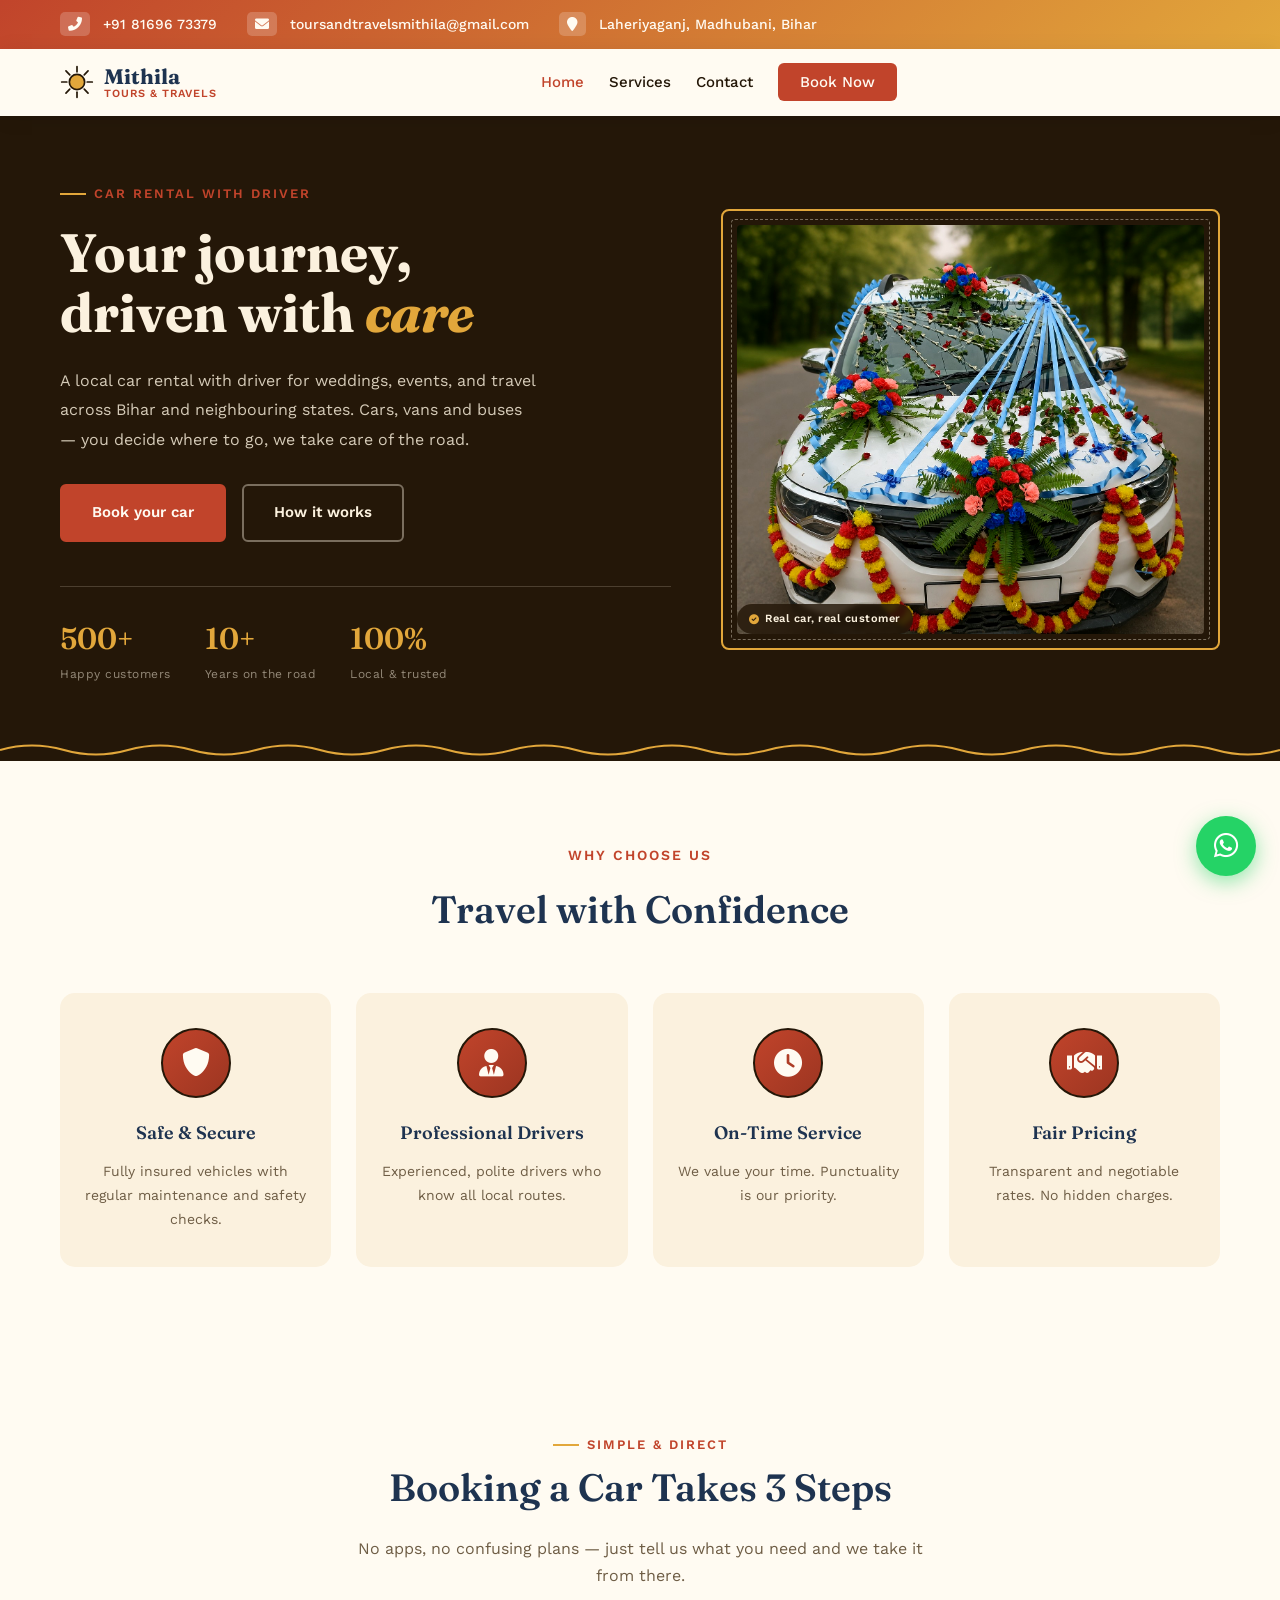
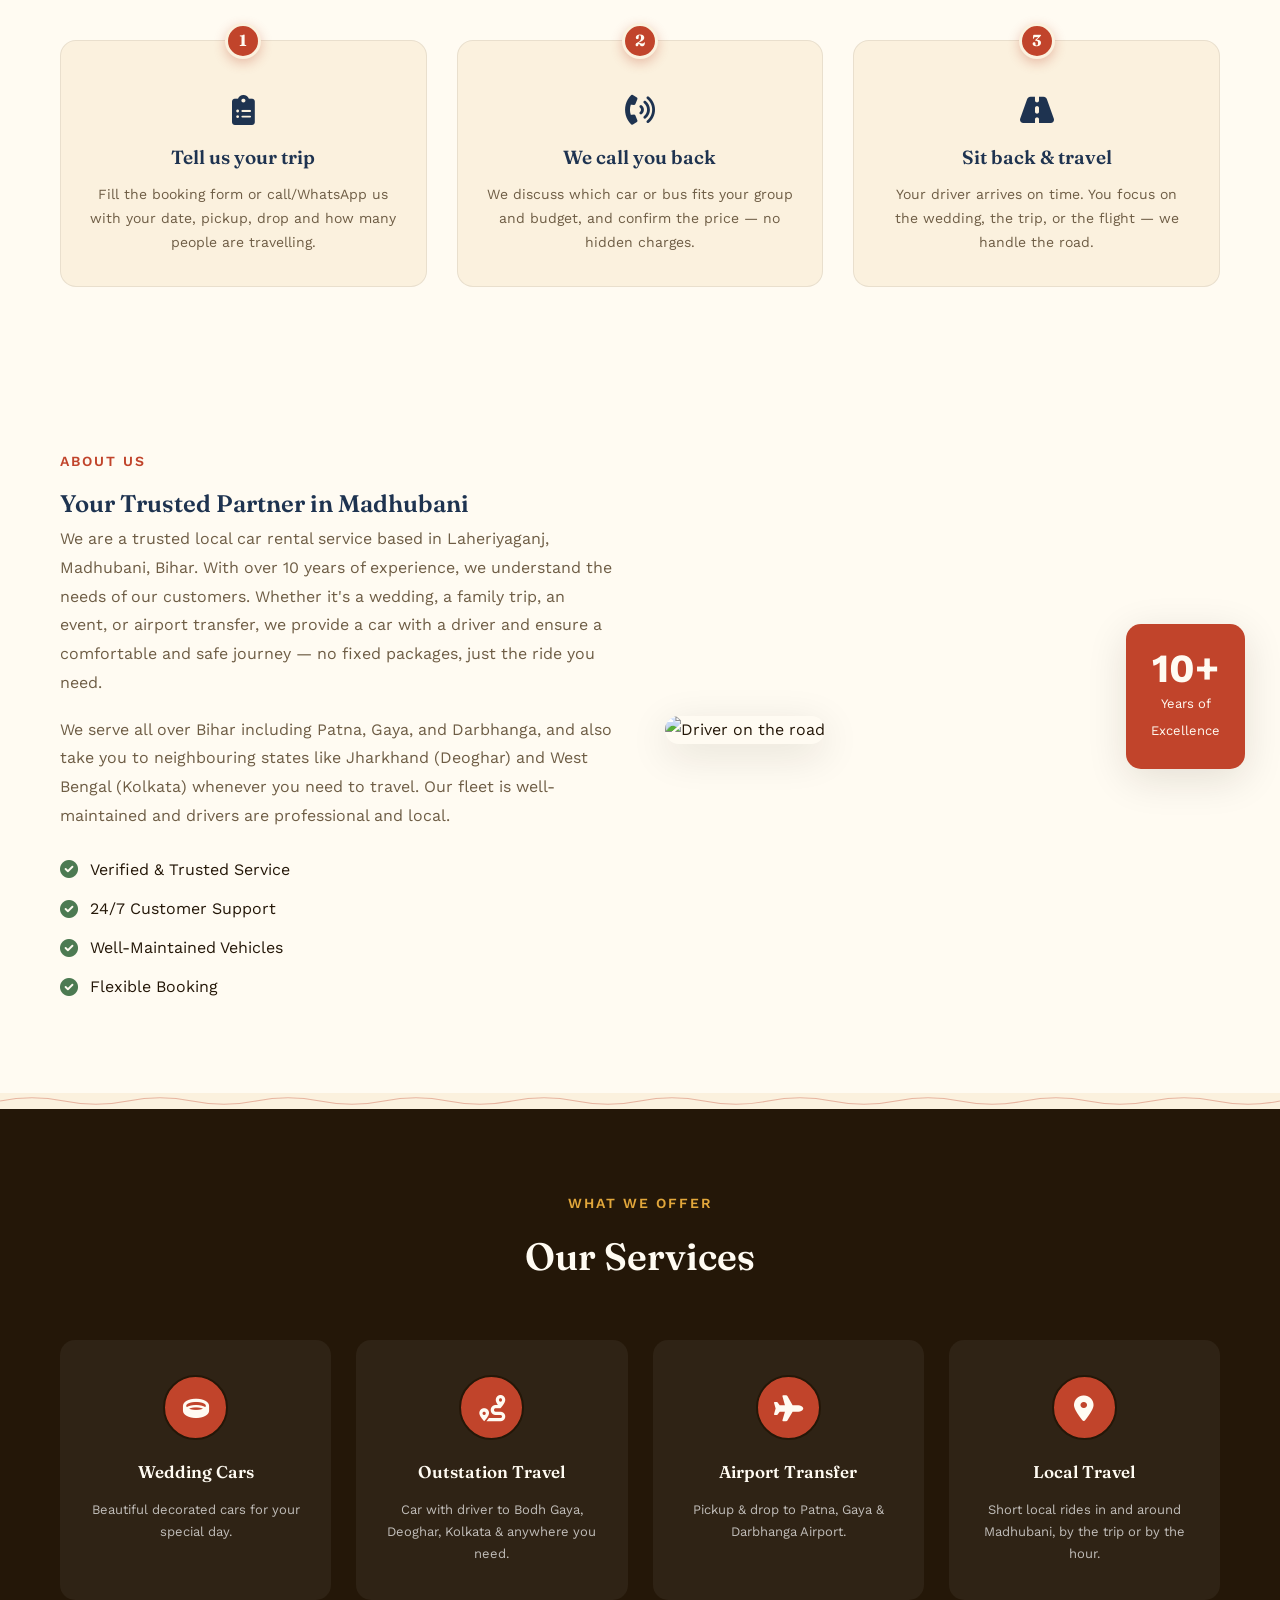
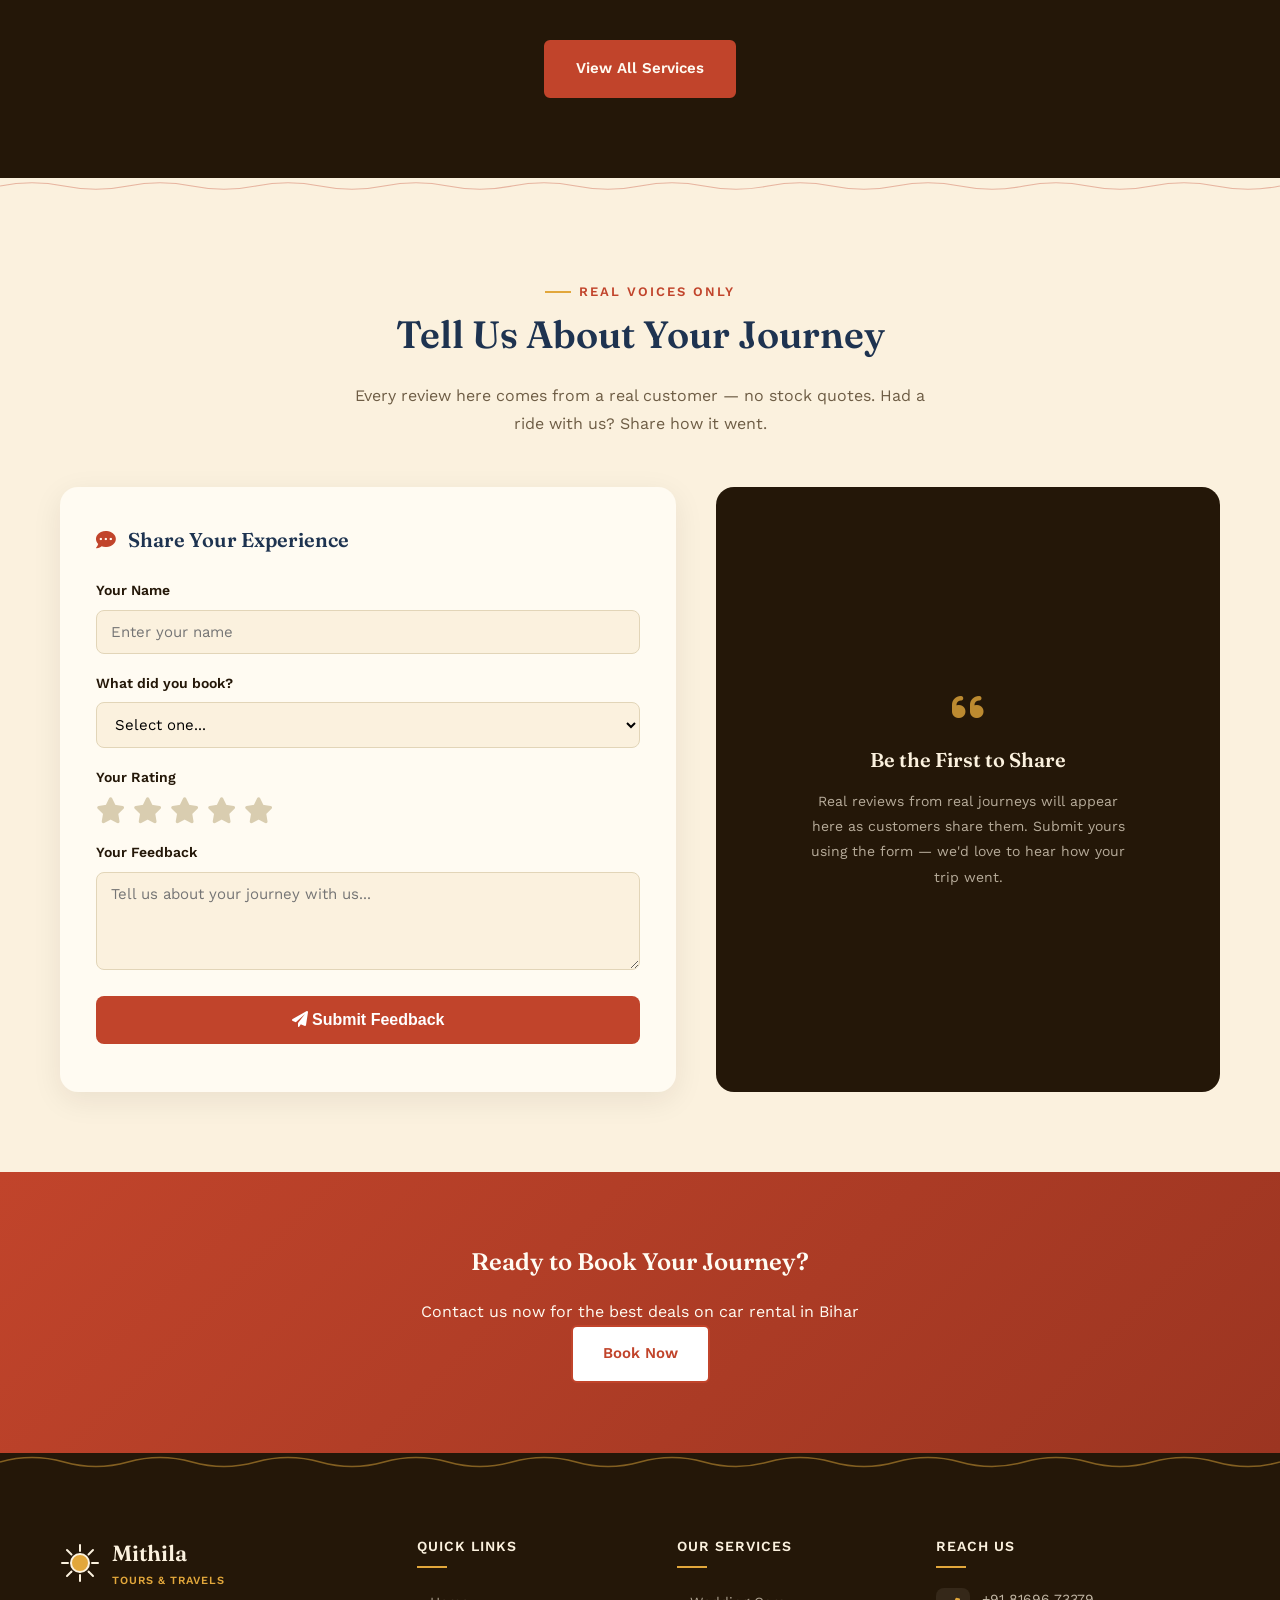
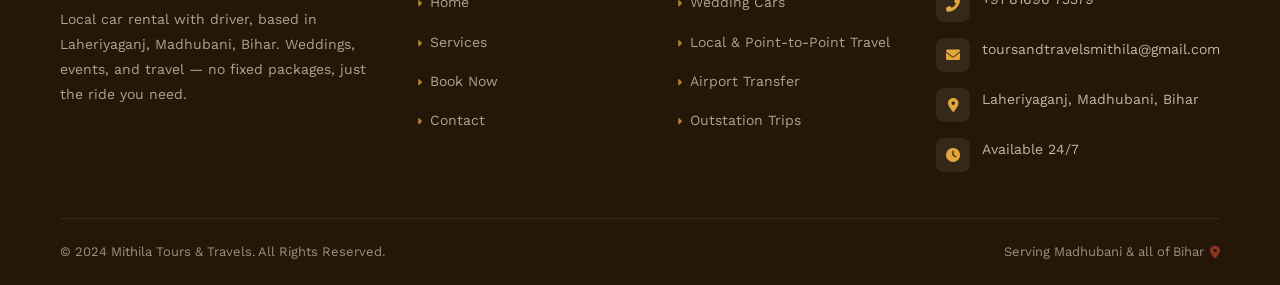
==== commit 9f544540: "Change experience from 5 to 10 years Updated experience details to reflect 10 years instead of 5." ====
--- a/index.html
+++ b/index.html
@@ -71,7 +71,7 @@
                         <p>Happy customers</p>
                     </div>
                     <div class="stat-item">
-                        <h3>5+</h3>
+                        <h3>10+</h3>
                         <p>Years on the road</p>
                     </div>
                     <div class="stat-item">
@@ -163,8 +163,8 @@
             <div class="about-content">
                 <div class="about-text">
                     <span class="subtitle">About Us</span>
-                    <h2>Your Trusted Partner in Laheriyaganj</h2>
-                    <p>We are a trusted local car rental service based in Laheriyaganj, Madhubani, Bihar. With over 5 years of experience, we understand the needs of our customers. Whether it's a wedding, a family trip, an event, or airport transfer, we provide a car with a driver and ensure a comfortable and safe journey — no fixed packages, just the ride you need.</p>
+                    <h2>Your Trusted Partner in Madhubani</h2>
+                    <p>We are a trusted local car rental service based in Laheriyaganj, Madhubani, Bihar. With over 10 years of experience, we understand the needs of our customers. Whether it's a wedding, a family trip, an event, or airport transfer, we provide a car with a driver and ensure a comfortable and safe journey — no fixed packages, just the ride you need.</p>
                     <p>We serve all over Bihar including Patna, Gaya, and Darbhanga, and also take you to neighbouring states like Jharkhand (Deoghar) and West Bengal (Kolkata) whenever you need to travel. Our fleet is well-maintained and drivers are professional and local.</p>
                     <div class="about-points">
                         <div class="point"><i class="fas fa-check-circle"></i><span>Verified & Trusted Service</span></div>
@@ -176,7 +176,7 @@
                 <div class="about-image">
                     <img src="https://images.unsplash.com/photo-1642167177659-4ae9ff6eaec3?w=500" alt="Driver on the road">
                     <div class="experience-badge">
-                        <span class="exp-number">5+</span>
+                        <span class="exp-number">10+</span>
                         <span class="exp-text">Years of<br>Excellence</span>
                     </div>
                 </div>
@@ -476,4 +476,4 @@
         })();
     </script>
 </body>
-</html>+</html>
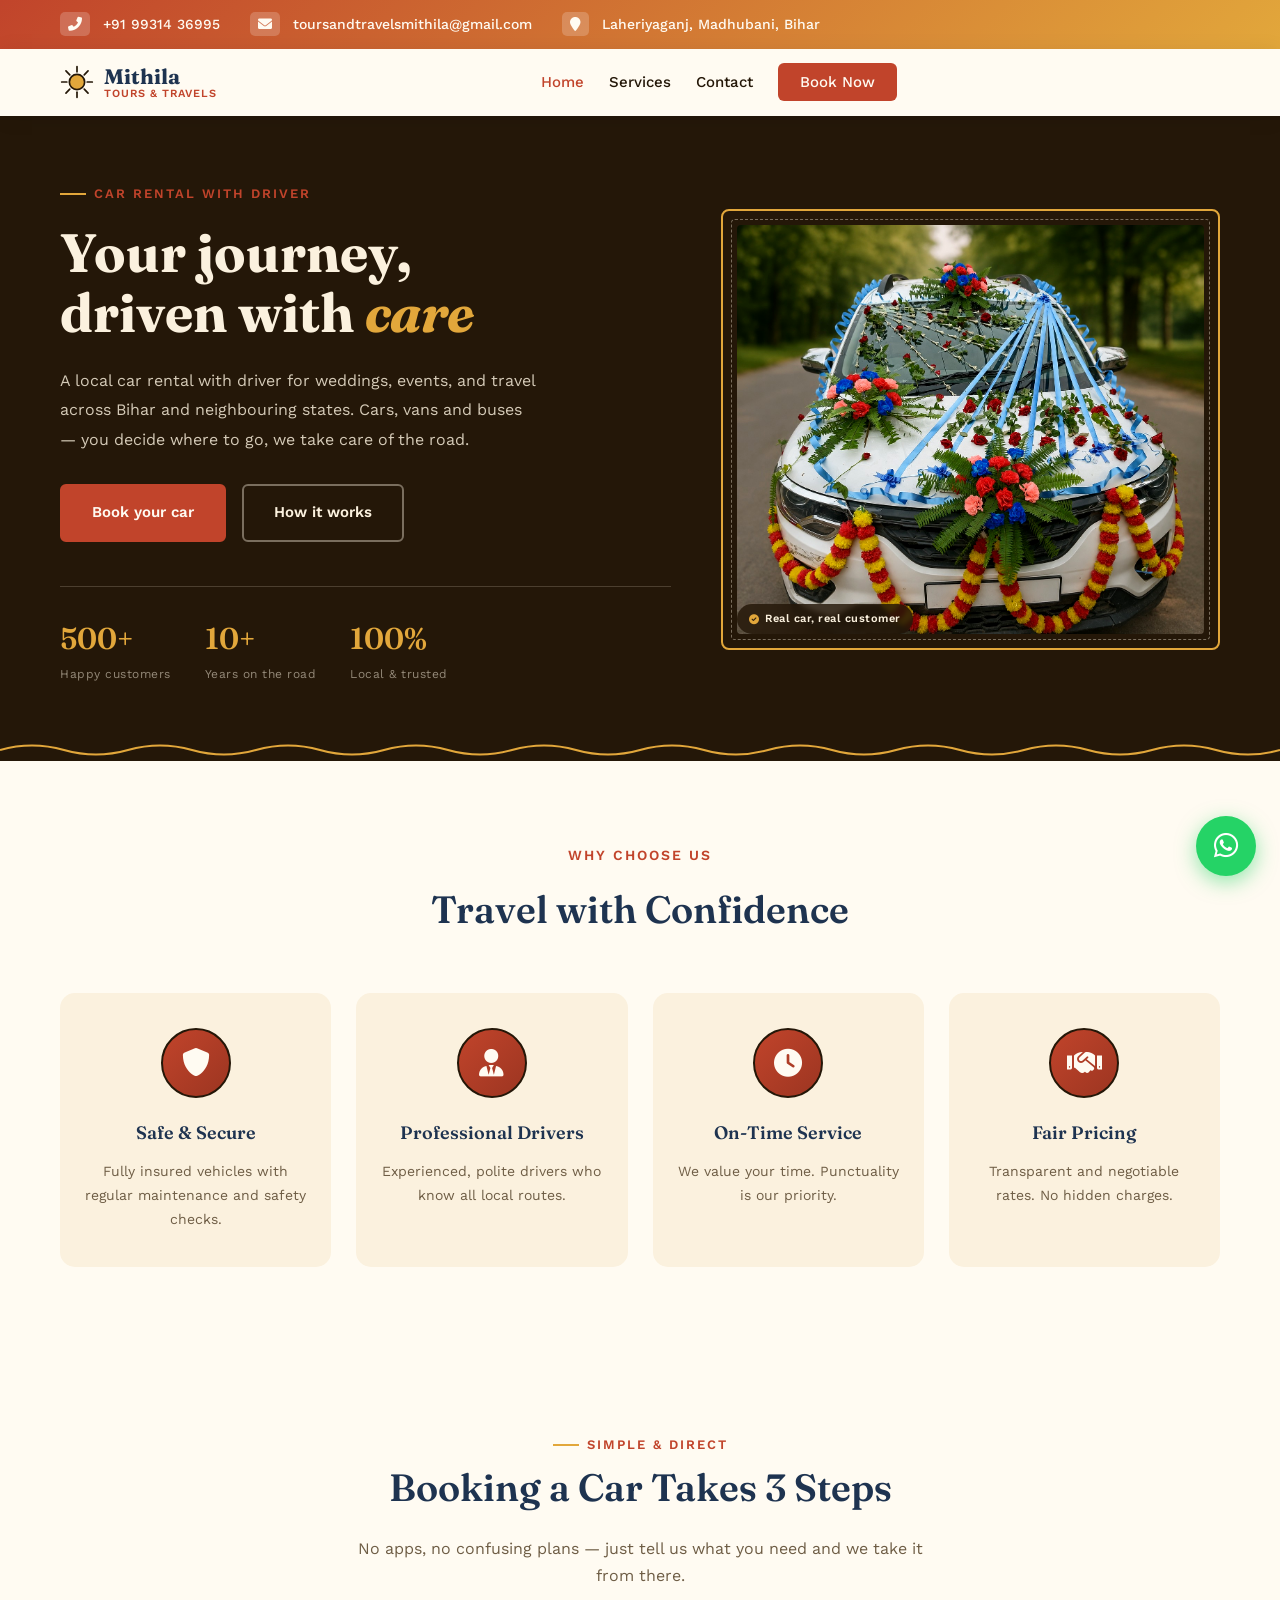
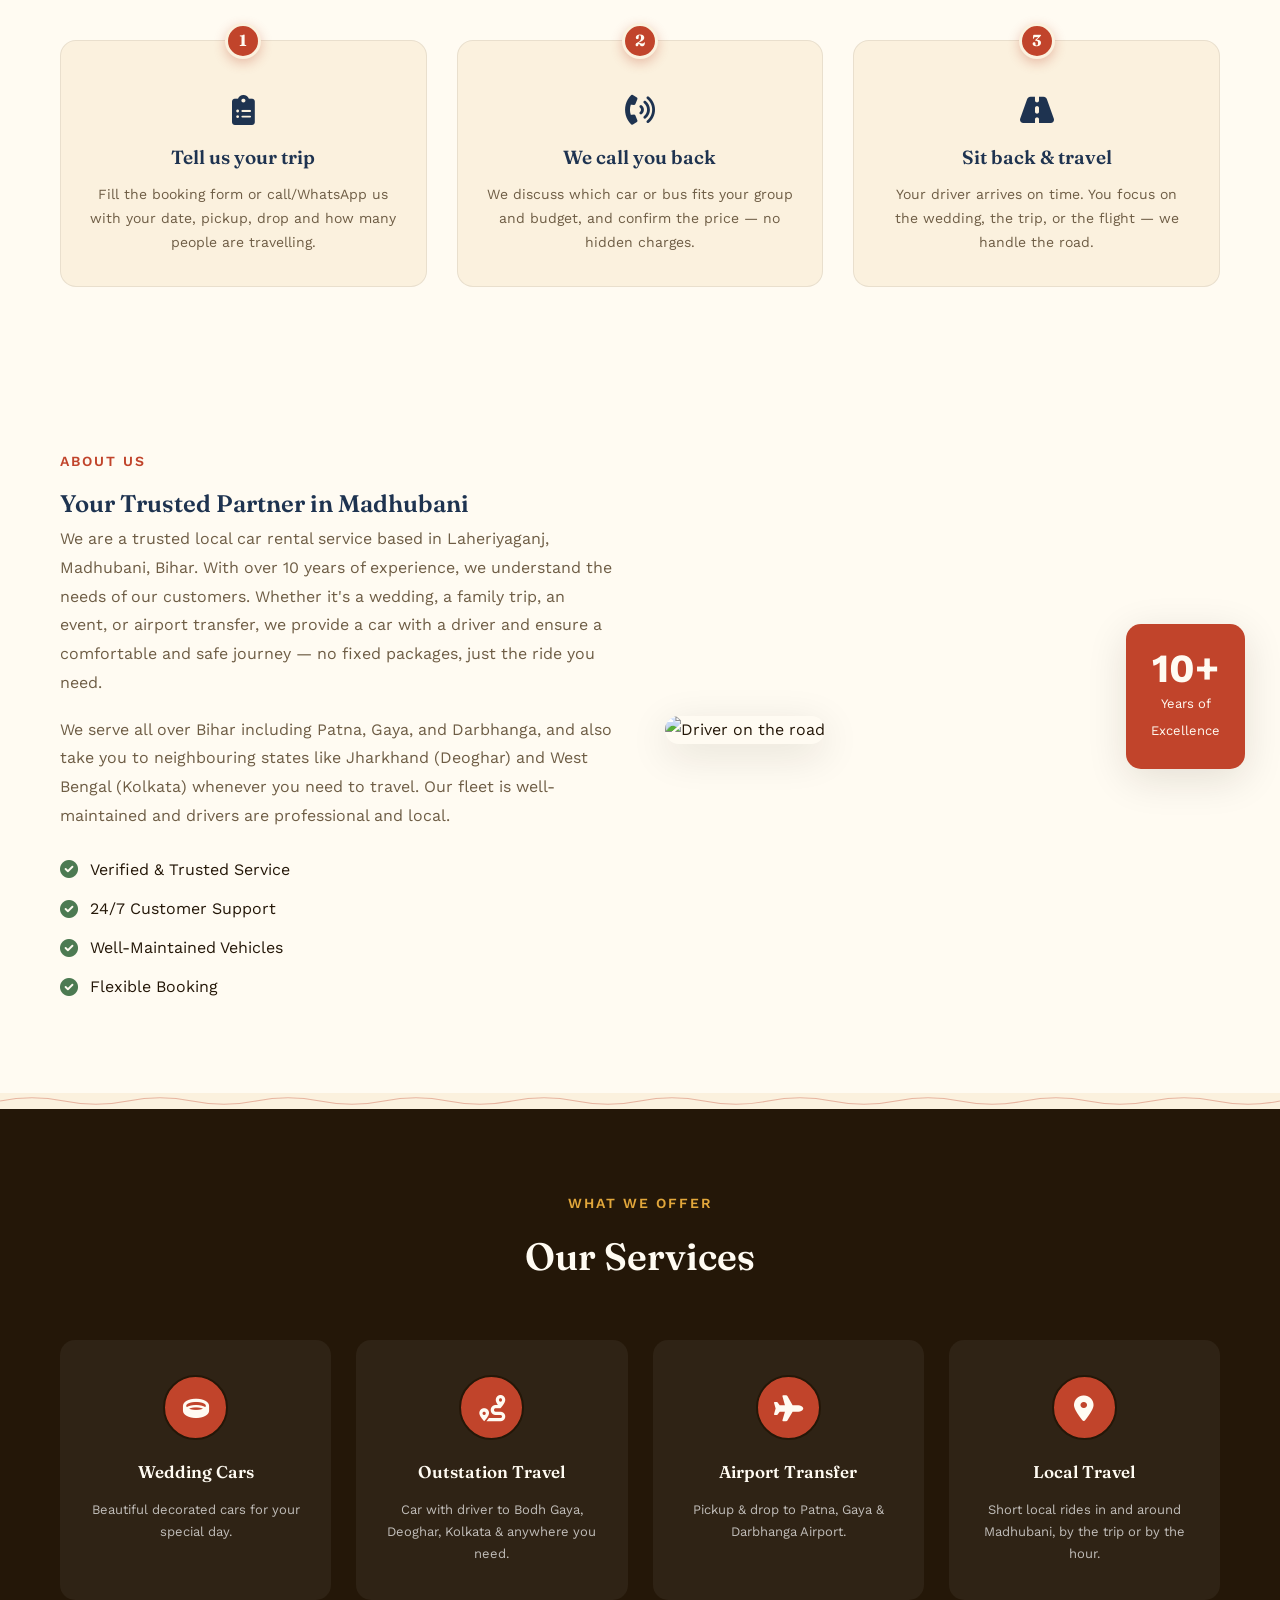
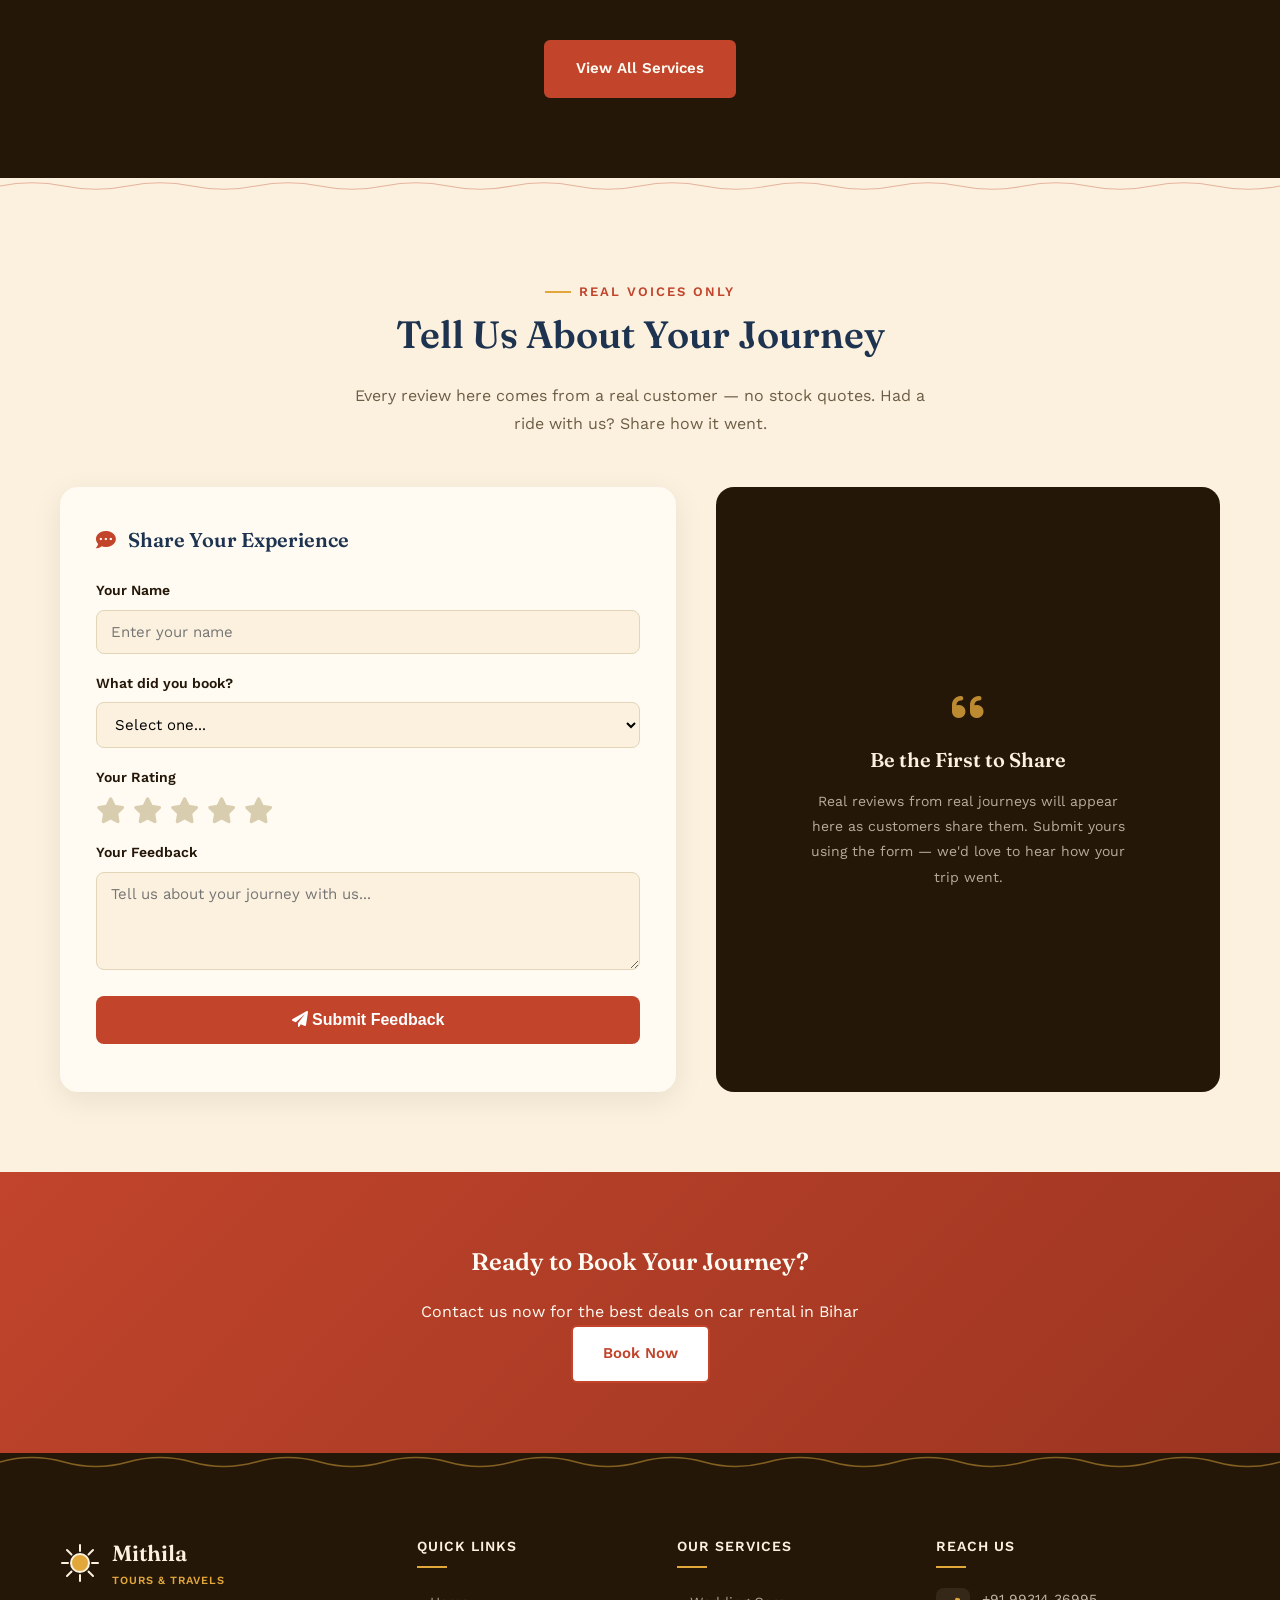
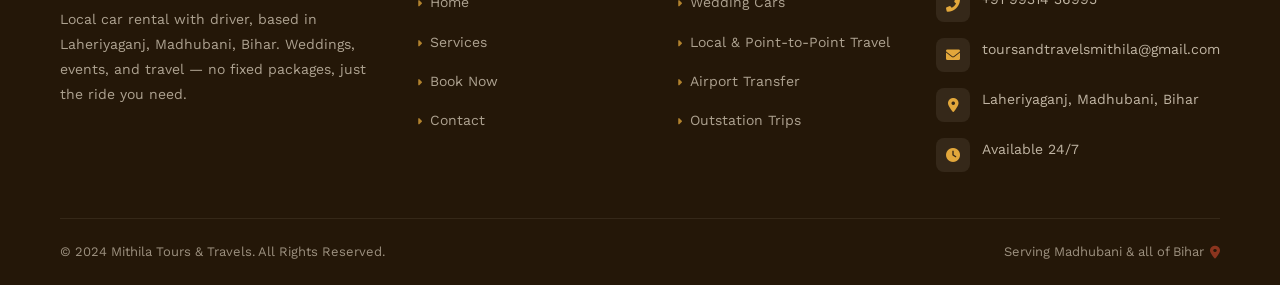
==== commit 5d3dd32d: "Update contact numbers and WhatsApp link" ====
--- a/index.html
+++ b/index.html
@@ -14,7 +14,7 @@
     <div class="top-bar">
         <div class="container">
             <div class="top-contact">
-                <span><i class="fas fa-phone-alt"></i> +91 81696 73379</span>
+                <span><i class="fas fa-phone-alt"></i> +91 99314 36995</span>
 		<span><i class="fas fa-envelope"></i> toursandtravelsmithila@gmail.com</span>
                 <span><i class="fas fa-map-marker"></i> Laheriyaganj, Madhubani, Bihar</span>
             </div>
@@ -351,7 +351,7 @@
                     <h4>Reach Us</h4>
                     <div class="footer-contact-item">
                         <i class="fas fa-phone-alt"></i>
-                        <div><a href="tel:+918169673379">+91 81696 73379</a></div>
+                        <div><a href="tel:+919931436995">+91 99314 36995</a></div>
                     </div>
                     <div class="footer-contact-item">
                         <i class="fas fa-envelope"></i>
@@ -377,7 +377,7 @@
 
 
     <!-- Floating WhatsApp -->
-    <a href="https://wa.me/918169673379?text=Hi%2C%20I%20want%20to%20book%20a%20car" target="_blank" class="whatsapp-float" aria-label="Chat on WhatsApp"><i class="fab fa-whatsapp"></i></a>
+    <a href="https://wa.me/919931436995?text=Hi%2C%20I%20want%20to%20book%20a%20car" target="_blank" class="whatsapp-float" aria-label="Chat on WhatsApp"><i class="fab fa-whatsapp"></i></a>
     <!-- Scroll to top -->
     <button class="scroll-top" id="scrollTopBtn" aria-label="Scroll to top"><i class="fas fa-arrow-up"></i></button>
 
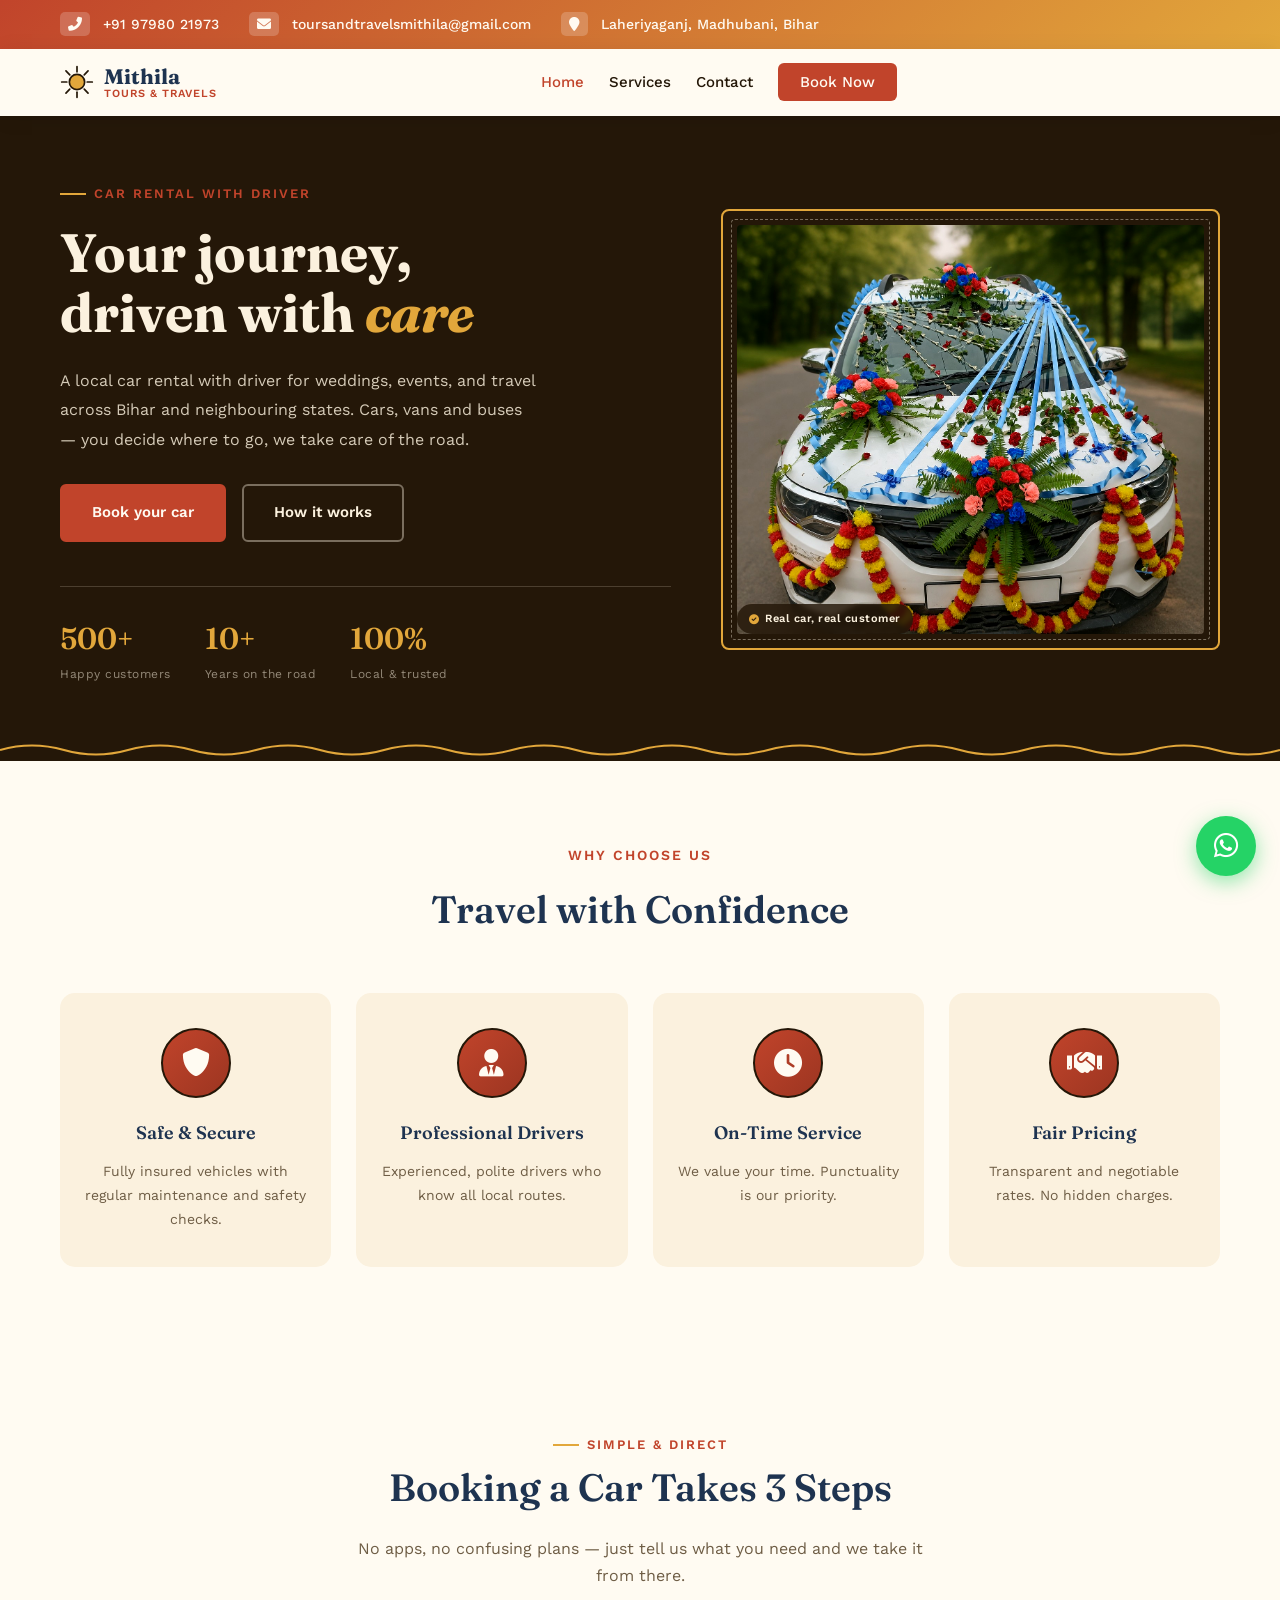
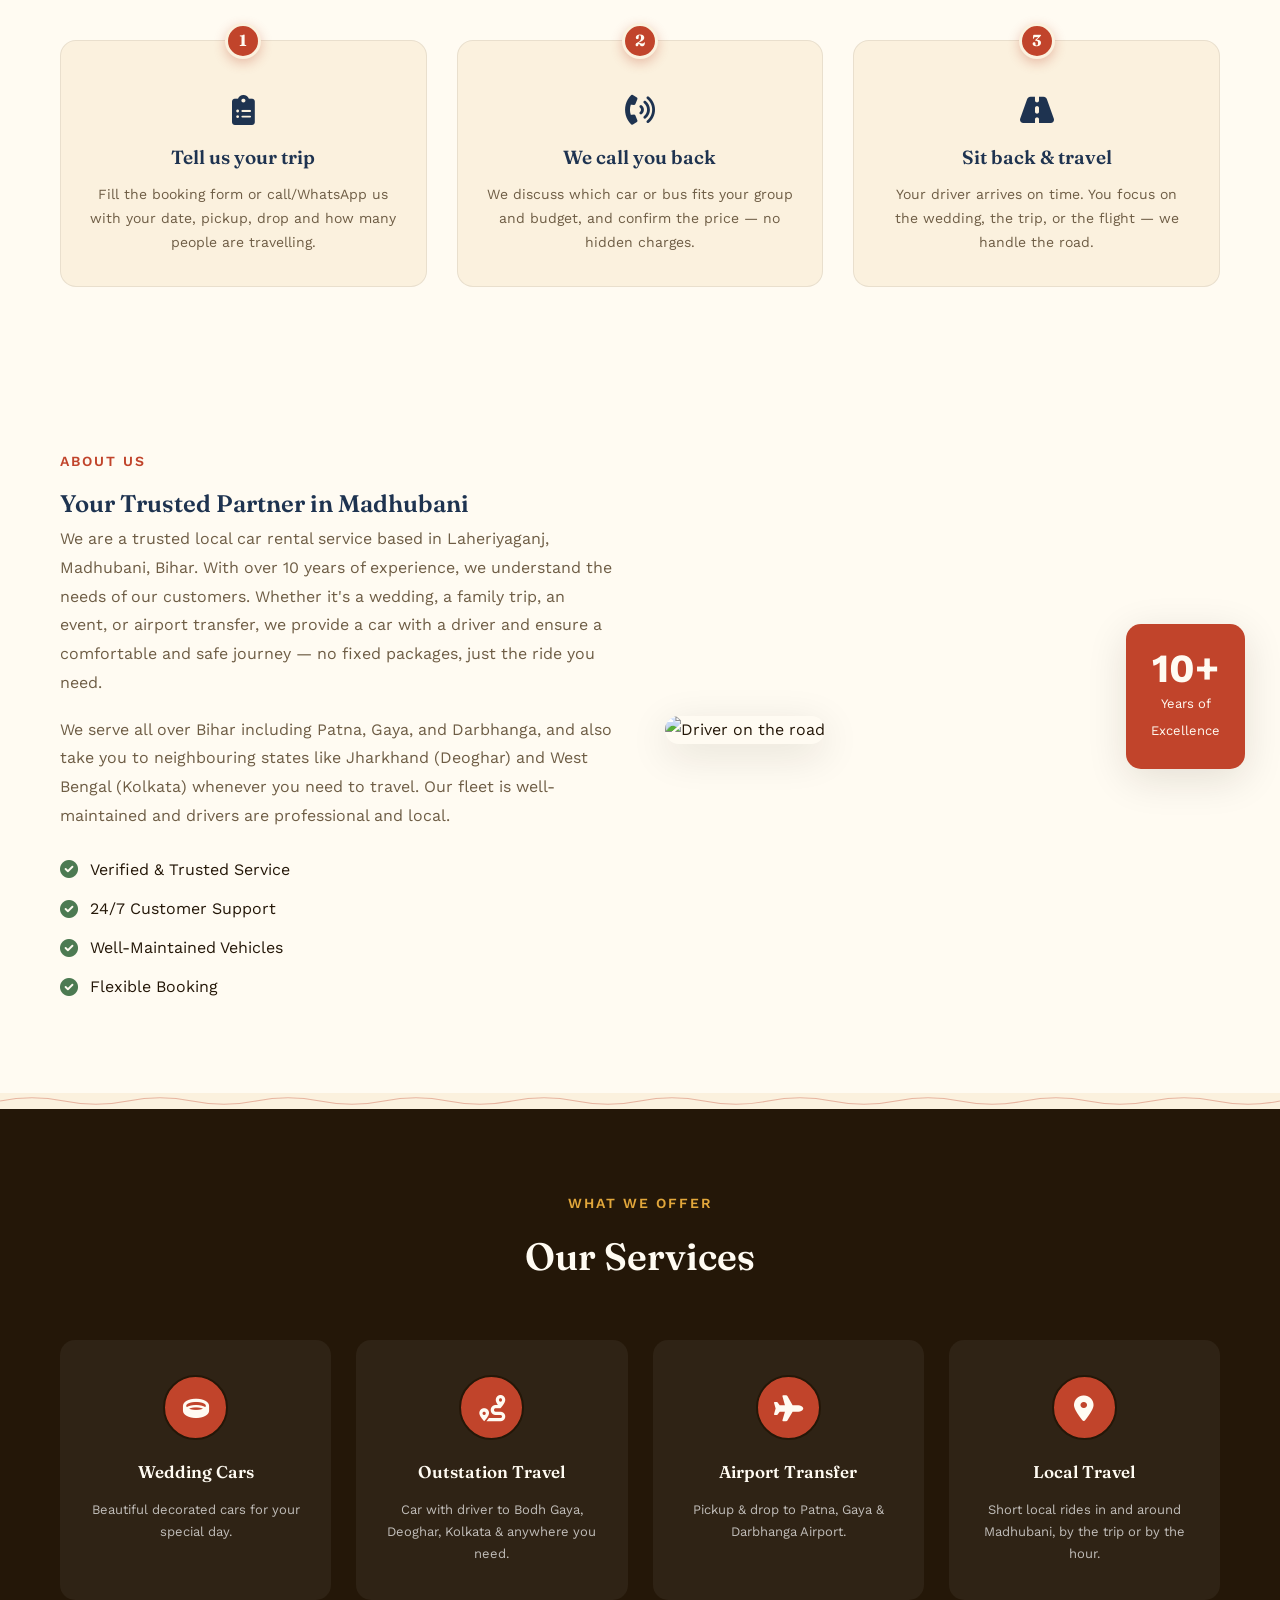
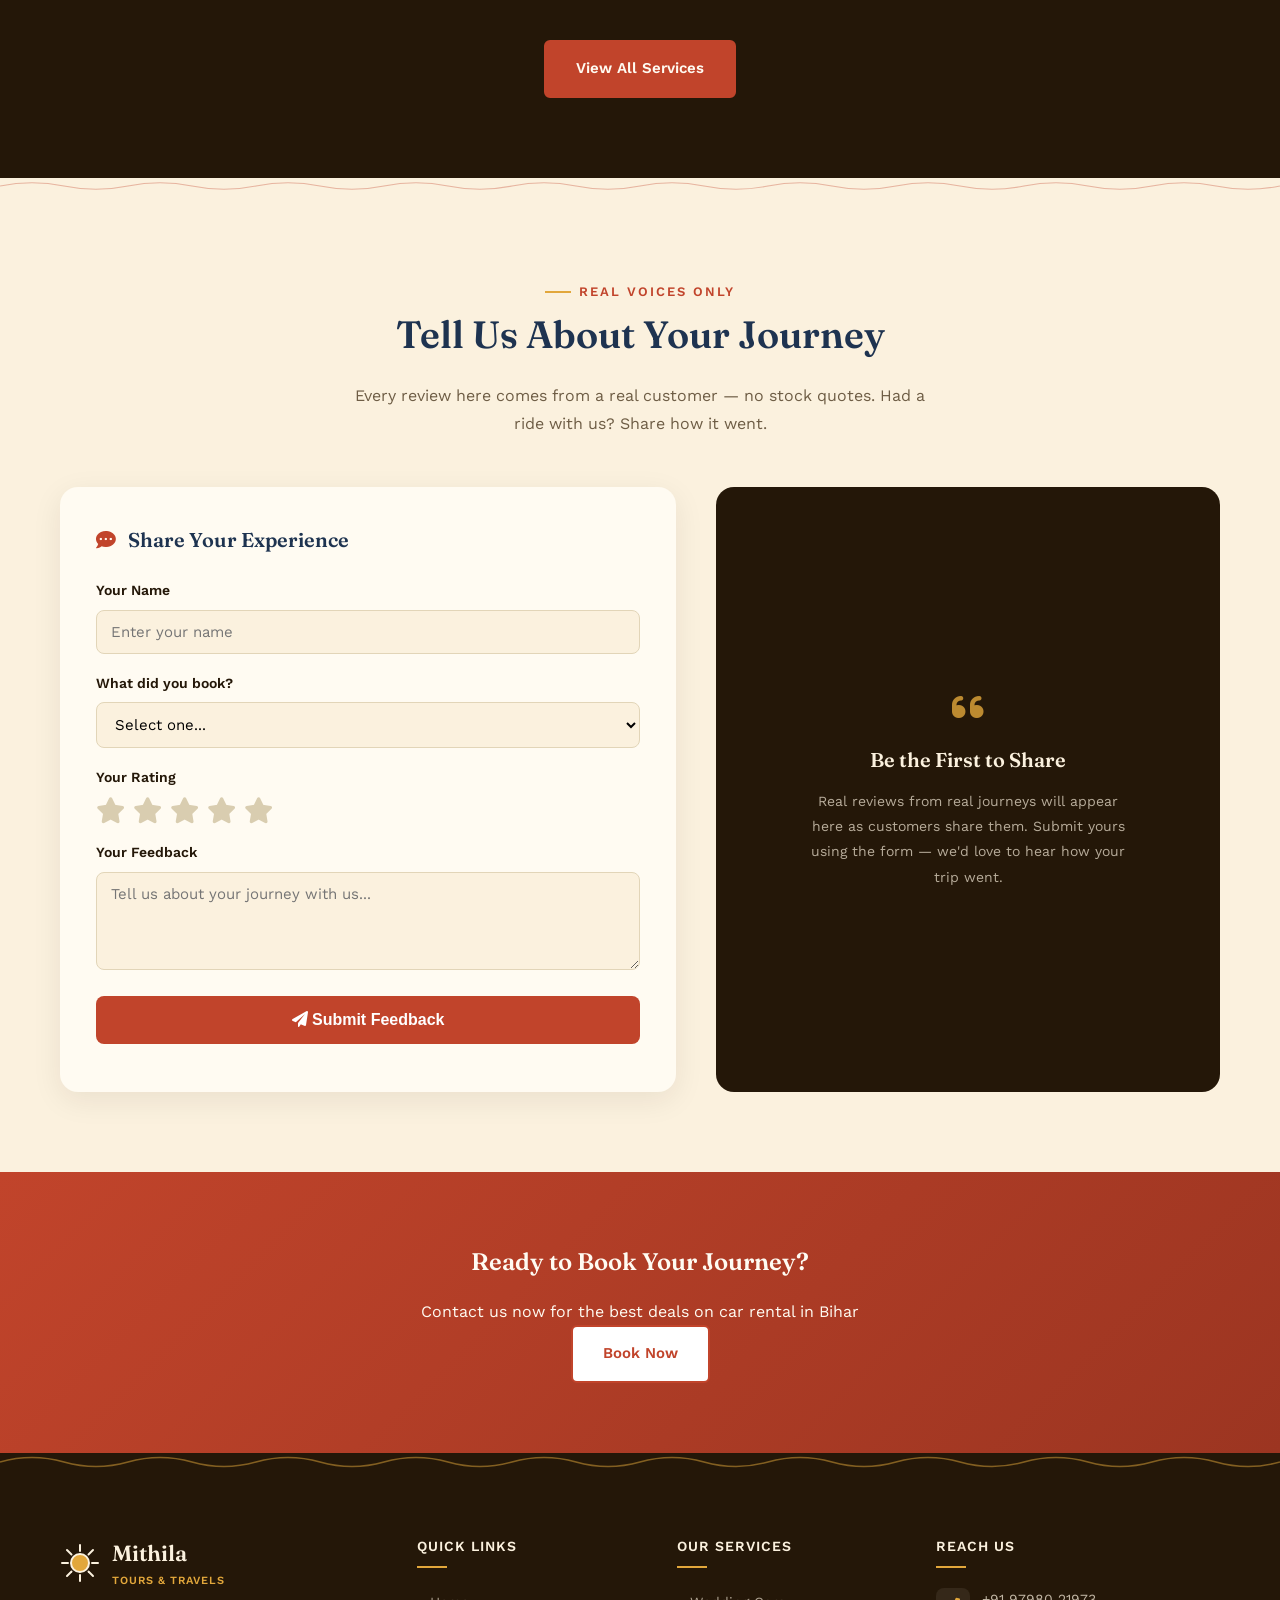
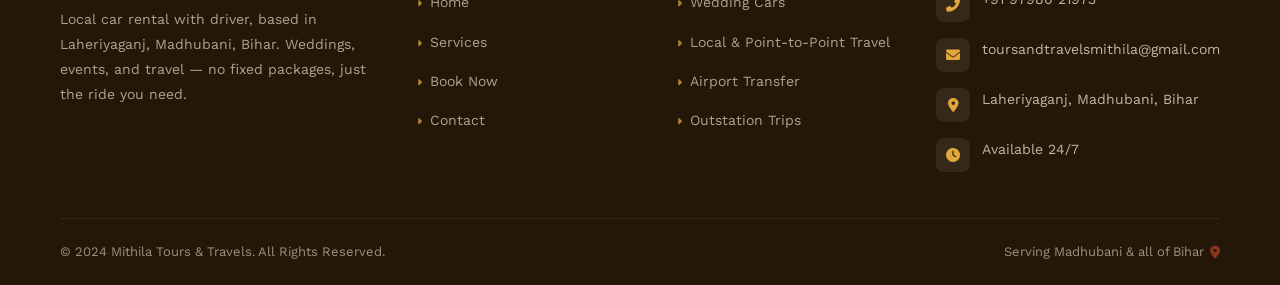
==== commit 06013e4f: "Update phone numbers and WhatsApp link in index.html" ====
--- a/index.html
+++ b/index.html
@@ -3,7 +3,7 @@
 <head>
     <meta charset="UTF-8">
     <meta name="viewport" content="width=device-width, initial-scale=1.0">
-    <title>Bihar Premium Car Booking | Laheriyaganj, Madhubani</title>
+    <title>Mithila Tours & Travels | Laheriyaganj, Madhubani, Bihar</title>
     <link rel="stylesheet" href="style.css">
     <link rel="stylesheet" href="https://cdnjs.cloudflare.com/ajax/libs/font-awesome/6.0.0/css/all.min.css">
     <link href="https://fonts.googleapis.com/css2?family=Fraunces:opsz,wght@9..144,400;9..144,500;9..144,600;9..144,700;9..144,800&family=Work+Sans:wght@300;400;500;600;700&display=swap" rel="stylesheet">
@@ -14,7 +14,7 @@
     <div class="top-bar">
         <div class="container">
             <div class="top-contact">
-                <span><i class="fas fa-phone-alt"></i> +91 99314 36995</span>
+                <span><i class="fas fa-phone-alt"></i> +91  97980 21973</span>
 		<span><i class="fas fa-envelope"></i> toursandtravelsmithila@gmail.com</span>
                 <span><i class="fas fa-map-marker"></i> Laheriyaganj, Madhubani, Bihar</span>
             </div>
@@ -351,7 +351,7 @@
                     <h4>Reach Us</h4>
                     <div class="footer-contact-item">
                         <i class="fas fa-phone-alt"></i>
-                        <div><a href="tel:+919931436995">+91 99314 36995</a></div>
+                        <div><a href="tel:+919798021973">+91 97980 21973</a></div>
                     </div>
                     <div class="footer-contact-item">
                         <i class="fas fa-envelope"></i>
@@ -377,7 +377,7 @@
 
 
     <!-- Floating WhatsApp -->
-    <a href="https://wa.me/919931436995?text=Hi%2C%20I%20want%20to%20book%20a%20car" target="_blank" class="whatsapp-float" aria-label="Chat on WhatsApp"><i class="fab fa-whatsapp"></i></a>
+    <a href="https://wa.me/919798021973?text=Hi%2C%20I%20want%20to%20book%20a%20car" target="_blank" class="whatsapp-float" aria-label="Chat on WhatsApp"><i class="fab fa-whatsapp"></i></a>
     <!-- Scroll to top -->
     <button class="scroll-top" id="scrollTopBtn" aria-label="Scroll to top"><i class="fas fa-arrow-up"></i></button>
 
